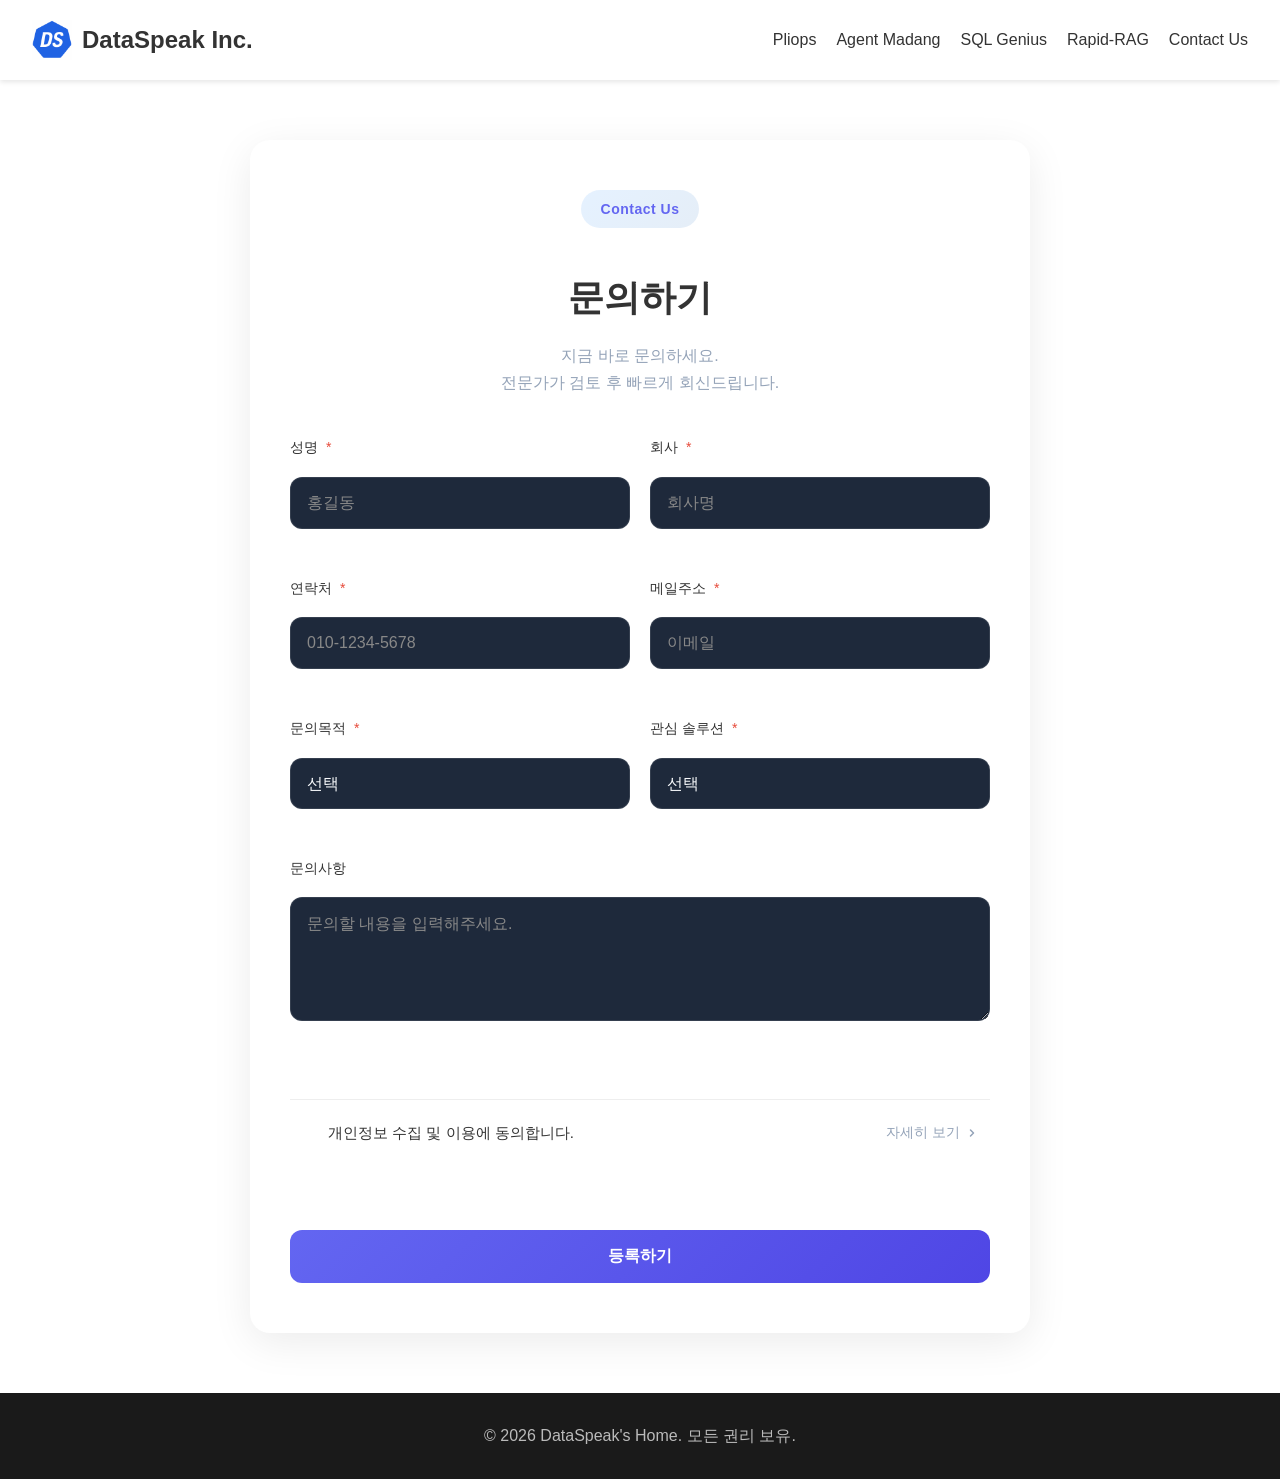
==== contact-us/index.html @ 295e7279 "homepage 복구" ====
<!DOCTYPE html>
<html lang="ko-KR">
<head>
  <meta charset="UTF-8">
  <meta name="viewport" content="width=device-width, initial-scale=1">
  <title>문의하기 - DataSpeak's Home</title>
  <meta name="robots" content="max-image-preview:large">
  <link rel="stylesheet" href="/assets/style.css">
  <link rel="stylesheet" href="/assets/rapid-rag.css">
  <script defer src="/assets/rapid-rag.js"></script>
</head>
<body class="page static-site">
  <header>
    <div class="container">
      <div class="logo">
        <a href="/">
          <img src="/assets/DataSpeak-logo.svg" alt="DataSpeak Logo" class="logo-image">
          <span class="logo-text">DataSpeak Inc.</span>
        </a>
      </div>
      <nav>
        <ul class="menu">
<li class="menu-item"><a href="/products/lightning-ai/">Pliops</a></li>
<li class="menu-item"><a href="/products/agent-madang/">Agent Madang</a></li>
<li class="menu-item"><a href="/products/sql-genius/">SQL Genius</a></li>
<li class="menu-item"><a href="/products/rapid-rag/">Rapid-RAG</a></li>
<li class="menu-item"><a href="/contact-us/">Contact Us</a></li>
        </ul>
      </nav>
    </div>
  </header>
<div class="container">
    <div class="contact-page">
        <div class="contact-header">
            <span class="contact-badge">Contact Us</span>
            <h1>문의하기</h1>
            <p class="contact-subtitle">지금 바로 문의하세요.<br>전문가가 검토 후 빠르게 회신드립니다.</p>
        </div>

        

        <form action="https://script.google.com/macros/s/AKfycbzlhRwaTeAzugZkTuHLn-S1Se0izehVUpWjMSpUJSiQGJyFQbEHU1BTpWg8Aq9JLTG-/exec" method="post" class="contact-form"><div class="form-row">
                <div class="form-group half">
                    <label for="name">
                        <span class="label-text">성명</span>
                        <span class="required">*</span>
                    </label>
                    <input type="text" id="name" name="name" placeholder="홍길동" required>
                </div>

                <div class="form-group half">
                    <label for="company">
                        <span class="label-text">회사</span>
                        <span class="required">*</span>
                    </label>
                    <input type="text" id="company" name="company" placeholder="회사명" required>
                </div>
            </div>

            <div class="form-row">
                <div class="form-group half">
                    <label for="phone">
                        <span class="label-text">연락처</span>
                        <span class="required">*</span>
                    </label>
                    <input type="tel" id="phone" name="phone" placeholder="010-1234-5678" required>
                </div>

                <div class="form-group half">
                    <label for="email">
                        <span class="label-text">메일주소</span>
                        <span class="required">*</span>
                    </label>
                    <input type="email" id="email" name="email" placeholder="이메일" required>
                </div>
            </div>

            <div class="form-row">
                <div class="form-group half">
                    <label for="inquiry_type">
                        <span class="label-text">문의목적</span>
                        <span class="required">*</span>
                    </label>
                    <select id="inquiry_type" name="inquiry_type" required>
                        <option value="">선택</option>
                        <option value="제품 문의">제품 문의</option>
                        <option value="도입 상담">도입 상담</option>
                        <option value="기술 지원">기술 지원</option>
                        <option value="파트너십">파트너십</option>
                        <option value="기타">기타</option>
                    </select>
                </div>

                <div class="form-group half">
                    <label for="subject">
                        <span class="label-text">관심 솔루션</span>
                        <span class="required">*</span>
                    </label>
                    <select id="subject" name="subject" required>
                        <option value="">선택</option>
                        <option value="Pliops FusIOnX">Pliops FusIOnX</option>
                        <option value="Agent Madang">Agent Madang</option>
                        <option value="SQL Genius">SQL Genius</option>
                        <option value="Rapid-RAG">Rapid-RAG</option><option value="전체 솔루션">전체 솔루션</option>
                    </select>
                </div>
            </div>

            <div class="form-group">
                <label for="message">
                    <span class="label-text">문의사항</span>
                </label>
                <textarea id="message" name="message" rows="5" placeholder="문의할 내용을 입력해주세요."></textarea>
            </div>

            <div class="privacy-section">
                <div class="privacy-checkbox-wrapper">
                    <label class="checkbox-label">
                        <input type="checkbox" id="privacy_agree" name="privacy_agree" value="1" required>
                        <span class="checkmark"></span>
                        <span class="checkbox-text">개인정보 수집 및 이용에 동의합니다.</span>
                    </label>
                    <button type="button" class="privacy-detail-btn" onclick="togglePrivacyDetail()">
                        자세히 보기
                        <svg width="12" height="12" viewBox="0 0 12 12" fill="none" xmlns="http://www.w3.org/2000/svg">
                            <path d="M4.5 9L7.5 6L4.5 3" stroke="currentColor" stroke-width="1.5" stroke-linecap="round" stroke-linejoin="round"/>
                        </svg>
                    </button>
                </div>

                <div class="privacy-detail" id="privacyDetail">
                    <h3>개인정보 수집·이용에 대한 동의</h3>
                    <p class="privacy-intro">데이터스피크 주식회사는 고객의 문의를 처리하기 위해 다음과 같이 개인정보를 수집 및 이용하며, 고객의 개인정보를 안전하게 취급하는 데 최선을 다하고 있습니다.</p>
                    
                    <table class="privacy-table">
                        <thead>
                            <tr>
                                <th>수집항목</th>
                                <th>수집목적</th>
                                <th>보유기간</th>
                            </tr>
                        </thead>
                        <tbody>
                            <tr>
                                <td>성명, 회사명(직장명), 연락처, 메일주소 등</td>
                                <td>문의, 요청, 불편사항 회신 및 처리결과 회신 등</td>
                                <td>3년간 보관 후 지체 없이 파기</td>
                            </tr>
                        </tbody>
                    </table>
                    
                    <p class="privacy-notice">고객은 위 동의를 거부할 권리가 있으며, 동의를 거부하실 경우 문의 처리 및 결과 회신이 제한될 수 있습니다.</p>
                </div>
            </div>

            <button type="submit" class="btn-submit">등록하기</button>
        </form>
    </div>
</div>

<script>
function togglePrivacyDetail() {
    const detail = document.getElementById('privacyDetail');
    const btn = document.querySelector('.privacy-detail-btn');
    
    if (detail.classList.contains('show')) {
        detail.classList.remove('show');
        btn.classList.remove('active');
    } else {
        detail.classList.add('show');
        btn.classList.add('active');
    }
}
</script>
<footer>
    <div class="container">
      <p>&copy; 2026 DataSpeak's Home. 모든 권리 보유.</p>
    </div>
  </footer>
</body>
</html>
---- assets/style.css ----
/*
Theme Name: Dataspeak Theme
Theme URI: http://dataspeak.co.kr
Author: Dataspeak
Description: Custom theme for Dataspeak homepage featuring Lightnin AI, Agent Madang, and SQL Genius.
Version: 1.0
*/

:root {
    /* Primary Colors */
    --primary-color: #007bff;
    --primary-dark: #0056b3;
    --primary-light: #e7f1ff;
    
    /* Neutral Colors */
    --text-color: #333333;
    --text-muted: #666666;
    --text-light: #888888;
    --text-inverse: #ffffff;
    
    /* Background Colors */
    --bg-color: #ffffff;
    --bg-light: #f8f9fa;
    --bg-dark: #222222;
    --bg-darker: #1a1a1a;
    
    /* Border Colors */
    --border-color: #e0e0e0;
    --border-light: #eeeeee;
    
    /* Spacing */
    --section-padding: 60px 0;
}

body {
    font-family: 'Helvetica Neue', Helvetica, Arial, sans-serif;
    line-height: 1.6;
    color: var(--text-color);
    background-color: var(--bg-color);
    margin: 0;
    padding: 0;
}

.container {
    max-width: 1200px;
    margin: 0 auto;
    padding: 0 20px;
    position: relative;
}

/* Header */
header {
    background: #fff;
    box-shadow: 0 2px 5px rgba(0, 0, 0, 0.1);
    padding: 20px 0;
    position: sticky;
    top: 0;
    z-index: 1000;
}

header .container {
    display: flex;
    justify-content: space-between;
    align-items: center;
}

.logo a {
    font-size: 24px;
    font-weight: bold;
    text-decoration: none;
    color: #333;
    display: flex;
    align-items: center;
}

.logo-image {
    height: 40px;
    width: auto;
    margin-right: 10px;
    vertical-align: middle;
}

.logo-text {
    vertical-align: middle;
}

nav ul {
    list-style: none;
    margin: 0;
    padding: 0;
    display: flex;
}

nav ul li {
    margin-left: 20px;
}

nav ul li a {
    text-decoration: none;
    color: #333;
    font-weight: 500;
}

/* Hero Section */
.hero {
    background: var(--bg-light);
    padding: 100px 0;
    text-align: center;
    position: relative;
    z-index: 1;
}

.hero h1 {
    font-size: 48px;
    margin-bottom: 20px;
    color: var(--text-color);
}

.hero p {
    font-size: 20px;
    color: var(--text-muted);
    max-width: 800px;
    margin: 0 auto;
}

/* Sections */
section {
    padding: var(--section-padding);
    background-color: var(--bg-color);
    position: relative;
    z-index: 1;
}

section:nth-child(even) {
    background-color: var(--bg-light);
}

section h2 {
    text-align: center;
    font-size: 36px;
    margin-bottom: 40px;
    color: var(--text-color);
}

section p {
    color: var(--text-color);
}

.product-grid {
    display: grid;
    grid-template-columns: repeat(4, minmax(0, 1fr));
    gap: 24px;
}

.product-card {
    background: var(--bg-color);
    border: 1px solid var(--border-light);
    border-radius: 16px;
    padding: 32px 22px;
    text-align: center;
    transition: all 0.3s ease;
    position: relative;
    overflow: hidden;
}

@media (max-width: 992px) {
    .product-grid {
        grid-template-columns: repeat(2, minmax(0, 1fr));
    }
}

@media (max-width: 768px) {
    .product-grid {
        grid-template-columns: 1fr;
    }
}

.product-card::before {
    content: '';
    position: absolute;
    top: 0;
    left: 0;
    right: 0;
    height: 4px;
    background: var(--primary-color);
}

.product-card.pliops-card::before {
    background: linear-gradient(90deg, #1e3a5f, #4ecdc4);
}

.product-card.agent-card::before {
    background: linear-gradient(90deg, #3498db, #9b59b6);
}

.product-card.sql-card::before {
    background: linear-gradient(90deg, #27ae60, #2ecc71);
}

.product-card.rapid-rag-card::before {
    background: linear-gradient(90deg, #6366f1, #8b5cf6);
}

.product-card:hover {
    transform: translateY(-8px);
    box-shadow: 0 15px 40px rgba(0, 0, 0, 0.12);
}

.product-icon {
    font-size: 48px;
    margin-bottom: 20px;
}

.product-card h3 {
    margin-top: 0;
    margin-bottom: 10px;
    color: var(--text-color);
    font-size: 24px;
}

.product-tagline {
    color: var(--primary-color);
    font-weight: 600;
    font-size: 14px;
    margin-bottom: 20px;
    text-transform: uppercase;
    letter-spacing: 0.5px;
}

.product-highlights {
    display: flex;
    flex-wrap: wrap;
    justify-content: center;
    gap: 8px;
    margin-bottom: 20px;
}

.highlight-item {
    background: var(--bg-light);
    color: var(--text-color);
    padding: 6px 12px;
    border-radius: 20px;
    font-size: 12px;
    font-weight: 500;
}

.pliops-card .highlight-item {
    background: linear-gradient(135deg, #e8f8f5, #d1f2eb);
    color: #1e3a5f;
}

.agent-card .highlight-item {
    background: linear-gradient(135deg, #ebf5fb, #d6eaf8);
    color: #2c3e50;
}

.sql-card .highlight-item {
    background: linear-gradient(135deg, #e8f6f3, #d5f5e3);
    color: #1e8449;
}

.rapid-rag-card .highlight-item {
    background: linear-gradient(135deg, #eef2ff, #e0e7ff);
    color: #6366f1;
}

.product-desc {
    color: var(--text-muted);
    font-size: 14px;
    line-height: 1.7;
    margin-bottom: 25px;
}

.product-link {
    display: inline-block;
    color: var(--primary-color);
    font-weight: 600;
    text-decoration: none;
    padding: 10px 24px;
    border: 2px solid var(--primary-color);
    border-radius: 25px;
    transition: all 0.3s ease;
}

.product-link:hover {
    background: var(--primary-color);
    color: var(--text-inverse);
}

.pliops-card .product-link {
    color: #1e3a5f;
    border-color: #1e3a5f;
}

.pliops-card .product-link:hover {
    background: #1e3a5f;
    color: var(--text-inverse);
}

.agent-card .product-link {
    color: #3498db;
    border-color: #3498db;
}

.agent-card .product-link:hover {
    background: #3498db;
    color: var(--text-inverse);
}

.sql-card .product-link {
    color: #27ae60;
    border-color: #27ae60;
}

.sql-card .product-link:hover {
    background: #27ae60;
    color: var(--text-inverse);
}

.rapid-rag-card .product-link {
    color: #6366f1;
    border-color: #6366f1;
}

.rapid-rag-card .product-link:hover {
    background: #6366f1;
    color: var(--text-inverse);
}

.product-card p {
    color: var(--text-muted);
}

/* Contact Section */
.contact-section {
    background: var(--bg-dark);
    color: var(--text-inverse);
    text-align: center;
}

.contact-section h2 {
    color: var(--text-inverse);
}

.contact-section p {
    color: rgba(255, 255, 255, 0.85);
}

/* Contact Section Compact (Homepage) */
.contact-section-compact {
    background: linear-gradient(135deg, var(--primary-color) 0%, var(--primary-dark) 100%);
    color: var(--text-inverse);
    text-align: center;
    padding: 40px 0;
    position: relative;
    z-index: 1;
}

.contact-section-compact .container {
    display: flex;
    align-items: center;
    justify-content: center;
    gap: 30px;
    flex-wrap: wrap;
}

.contact-section-compact h3 {
    color: var(--text-inverse);
    font-size: 24px;
    margin: 0;
}

.contact-section-compact p {
    color: rgba(255, 255, 255, 0.7);
    margin: 0;
    font-size: 16px;
}

.contact-btn {
    display: inline-block;
    background: var(--text-inverse);
    color: #000000;
    padding: 12px 28px;
    border-radius: 25px;
    text-decoration: none;
    font-weight: 600;
    transition: all 0.3s ease;
}

.contact-btn:hover {
    background: var(--primary-color);
    color: var(--text-inverse);
    transform: translateY(-2px);
}

/* Footer */
footer {
    background: var(--bg-darker);
    color: rgba(255, 255, 255, 0.7);
    text-align: center;
    padding: 30px 0;
}

footer p {
    color: rgba(255, 255, 255, 0.7);
    margin: 0;
}

footer a {
    color: var(--primary-color);
}

/* Dropdown Menu */
nav ul li {
    position: relative;
    z-index: 9999;
}

nav ul li:hover {
    z-index: 10000;
}

nav ul ul,
nav ul .sub-menu {
    display: none;
    position: absolute;
    top: 100%;
    left: 0;
    background: var(--bg-color);
    box-shadow: 0 2px 10px rgba(0, 0, 0, 0.15);
    padding: 10px 0;
    min-width: 200px;
    flex-direction: column;
    border-radius: 4px;
    z-index: 9999;
}

nav ul li:hover>ul {
    display: flex;
}

nav ul ul li {
    margin: 0;
}

nav ul ul li a {
    display: block;
    padding: 10px 20px;
    color: var(--text-color);
}

nav ul ul li a:hover {
    background: var(--bg-light);
    color: var(--primary-color);
}

/* Contact Form */
.contact-page {
    max-width: 700px;
    margin: 60px auto;
    padding: 50px 40px;
    background: var(--bg-color);
    border-radius: 20px;
    box-shadow: 0 10px 40px rgba(0, 0, 0, 0.08);
}

.contact-header {
    text-align: center;
    margin-bottom: 40px;
}

.contact-badge {
    display: inline-block;
    background: linear-gradient(135deg, rgba(0, 123, 255, 0.1), rgba(0, 86, 179, 0.1));
    color: var(--primary-color);
    padding: 8px 20px;
    border-radius: 25px;
    font-size: 14px;
    font-weight: 600;
    margin-bottom: 16px;
    letter-spacing: 0.5px;
}

.contact-page h1 {
    color: var(--text-color);
    font-size: 36px;
    margin-bottom: 16px;
    font-weight: 700;
}

.contact-subtitle {
    color: var(--text-muted);
    font-size: 16px;
    line-height: 1.7;
}

.form-row {
    display: flex;
    gap: 20px;
    margin-bottom: 0;
}

.form-group {
    margin-bottom: 24px;
    flex: 1;
}

.form-group.half {
    flex: 1;
}

.form-group label {
    display: flex;
    align-items: center;
    gap: 4px;
    margin-bottom: 10px;
    font-weight: 600;
    color: var(--text-color);
    font-size: 14px;
}

.form-group .label-text {
    color: var(--text-color);
}

.form-group .required {
    color: #e74c3c;
    font-size: 14px;
}

.form-group input,
.form-group select,
.form-group textarea {
    width: 100%;
    padding: 14px 16px;
    border: 1px solid var(--border-color);
    border-radius: 10px;
    font-size: 15px;
    color: var(--text-color);
    background-color: var(--bg-light);
    box-sizing: border-box;
    transition: all 0.2s ease;
}

.form-group input::placeholder,
.form-group textarea::placeholder {
    color: var(--text-light);
}

.form-group input:focus,
.form-group select:focus,
.form-group textarea:focus {
    outline: none;
    border-color: var(--primary-color);
    background-color: var(--bg-color);
    box-shadow: 0 0 0 4px rgba(0, 123, 255, 0.1);
}

.form-group select {
    cursor: pointer;
    appearance: none;
    background-image: url("data:image/svg+xml,%3Csvg xmlns='http://www.w3.org/2000/svg' width='12' height='12' viewBox='0 0 12 12'%3E%3Cpath fill='%23666' d='M2 4l4 4 4-4'/%3E%3C/svg%3E");
    background-repeat: no-repeat;
    background-position: right 16px center;
    padding-right: 40px;
}

.form-group textarea {
    resize: vertical;
    min-height: 120px;
}

/* Privacy Section */
.privacy-section {
    margin: 30px 0;
    padding: 0;
}

.privacy-checkbox-wrapper {
    display: flex;
    align-items: center;
    justify-content: space-between;
    padding: 16px 0;
    border-top: 1px solid var(--border-light);
}

.checkbox-label {
    display: flex;
    align-items: center;
    gap: 12px;
    cursor: pointer;
    user-select: none;
}

.checkbox-label input[type="checkbox"] {
    display: none;
}

.checkmark {
    width: 22px;
    height: 22px;
    border: 2px solid var(--border-color);
    border-radius: 6px;
    display: flex;
    align-items: center;
    justify-content: center;
    transition: all 0.2s ease;
    flex-shrink: 0;
}

.checkbox-label input[type="checkbox"]:checked + .checkmark {
    background: var(--primary-color);
    border-color: var(--primary-color);
}

.checkbox-label input[type="checkbox"]:checked + .checkmark::after {
    content: '';
    width: 6px;
    height: 10px;
    border: solid white;
    border-width: 0 2px 2px 0;
    transform: rotate(45deg);
    margin-bottom: 2px;
}

.checkbox-text {
    font-size: 15px;
    color: var(--text-color);
}

.privacy-detail-btn {
    display: flex;
    align-items: center;
    gap: 6px;
    background: none;
    border: none;
    color: var(--text-muted);
    font-size: 14px;
    cursor: pointer;
    padding: 8px 12px;
    border-radius: 6px;
    transition: all 0.2s ease;
}

.privacy-detail-btn:hover {
    color: var(--primary-color);
    background: var(--bg-light);
}

.privacy-detail-btn svg {
    transition: transform 0.2s ease;
}

.privacy-detail-btn.active svg {
    transform: rotate(90deg);
}

/* Privacy Detail */
.privacy-detail {
    display: none;
    background: var(--bg-light);
    border-radius: 12px;
    padding: 28px;
    margin-top: 16px;
    animation: fadeIn 0.3s ease;
}

.privacy-detail.show {
    display: block;
}

@keyframes fadeIn {
    from {
        opacity: 0;
        transform: translateY(-10px);
    }
    to {
        opacity: 1;
        transform: translateY(0);
    }
}

.privacy-detail h3 {
    font-size: 18px;
    color: var(--text-color);
    margin-bottom: 16px;
    font-weight: 600;
}

.privacy-intro {
    color: var(--text-muted);
    font-size: 14px;
    line-height: 1.7;
    margin-bottom: 20px;
}

.privacy-table {
    width: 100%;
    border-collapse: collapse;
    margin-bottom: 20px;
    font-size: 14px;
}

.privacy-table th,
.privacy-table td {
    padding: 14px 16px;
    text-align: left;
    border: 1px solid var(--border-color);
}

.privacy-table th {
    background: var(--bg-color);
    font-weight: 600;
    color: var(--text-color);
    white-space: nowrap;
}

.privacy-table td {
    background: var(--bg-color);
    color: var(--text-muted);
    line-height: 1.6;
}

.privacy-notice {
    color: var(--text-muted);
    font-size: 13px;
    line-height: 1.6;
    margin: 0;
}

/* Submit Button */
.btn-submit {
    width: 100%;
    background: linear-gradient(135deg, var(--primary-color), var(--primary-dark));
    color: var(--text-inverse);
    border: none;
    padding: 16px 32px;
    border-radius: 12px;
    cursor: pointer;
    font-size: 16px;
    font-weight: 600;
    transition: all 0.3s ease;
    margin-top: 10px;
}

.btn-submit:hover {
    transform: translateY(-2px);
    box-shadow: 0 8px 25px rgba(0, 123, 255, 0.3);
}

.btn-submit:active {
    transform: translateY(0);
}

.success-message {
    background: linear-gradient(135deg, #d4edda, #c3e6cb);
    color: #155724;
    padding: 18px 20px;
    margin-bottom: 24px;
    border-radius: 12px;
    font-weight: 500;
    display: flex;
    align-items: center;
    gap: 10px;
}

.success-message::before {
    content: '✓';
    display: inline-flex;
    align-items: center;
    justify-content: center;
    width: 24px;
    height: 24px;
    background: #155724;
    color: white;
    border-radius: 50%;
    font-size: 12px;
}

.error-message {
    background: linear-gradient(135deg, #f8d7da, #f5c6cb);
    color: #721c24;
    padding: 18px 20px;
    margin-bottom: 24px;
    border-radius: 12px;
    font-weight: 500;
    display: flex;
    align-items: center;
    gap: 10px;
}

.error-message::before {
    content: '!';
    display: inline-flex;
    align-items: center;
    justify-content: center;
    width: 24px;
    height: 24px;
    background: #721c24;
    color: white;
    border-radius: 50%;
    font-size: 14px;
    font-weight: 700;
}

/* Contact Page Responsive */
@media (max-width: 768px) {
    .contact-page {
        margin: 20px auto;
        padding: 30px 20px;
        border-radius: 0;
        box-shadow: none;
    }
    
    .contact-page h1 {
        font-size: 28px;
    }
    
    .form-row {
        flex-direction: column;
        gap: 0;
    }
    
    .form-group.half {
        width: 100%;
    }
    
    .privacy-checkbox-wrapper {
        flex-direction: column;
        align-items: flex-start;
        gap: 12px;
    }
    
    .privacy-detail-btn {
        margin-left: 34px;
    }
    
    .privacy-table {
        font-size: 12px;
    }
    
    .privacy-table th,
    .privacy-table td {
        padding: 10px 12px;
    }
}

/* Blog/News */
.post-list {
    padding: 40px 0;
}

.post-list article {
    margin-bottom: 40px;
    border-bottom: 1px solid var(--border-light);
    padding-bottom: 40px;
    background: var(--bg-color);
}

.post-list article h2 {
    margin-top: 0;
}

.post-list article h2 a {
    color: var(--text-color);
    text-decoration: none;
}

.post-list article h2 a:hover {
    color: var(--primary-color);
}

.post-list article p {
    color: var(--text-muted);
}

.post-meta {
    color: var(--text-light);
    margin-bottom: 10px;
    font-size: 14px;
}

.post-meta .author {
    color: var(--text-muted);
}

.read-more {
    display: inline-block;
    margin-top: 10px;
    color: var(--primary-color);
    text-decoration: none;
    font-weight: bold;
}

.read-more:hover {
    color: var(--primary-dark);
    text-decoration: underline;
}

/* Single Post */
.single-post {
    padding: 40px 0;
}

.single-post h1 {
    color: var(--text-color);
}

.single-post .post-content {
    color: var(--text-color);
    line-height: 1.8;
}

.single-post .post-content h2,
.single-post .post-content h3,
.single-post .post-content h4 {
    color: var(--text-color);
    margin-top: 30px;
}

.single-post .post-content p {
    color: var(--text-color);
}

.single-post .post-content ul,
.single-post .post-content ol {
    color: var(--text-color);
}

/* Product Detail Pages */
.product-detail {
    padding: 40px 0;
    position: relative;
    z-index: 1;
}

.product-detail h1 {
    color: var(--text-color);
    font-size: 42px;
    margin-bottom: 10px;
}

.product-detail .subtitle {
    color: var(--text-muted);
    font-size: 20px;
    margin-bottom: 40px;
}

.product-detail h2 {
    color: var(--text-color);
    font-size: 32px;
    margin-top: 50px;
    margin-bottom: 30px;
    border-bottom: 2px solid var(--primary-color);
    padding-bottom: 10px;
}

.product-detail h3 {
    color: var(--primary-color);
    font-size: 24px;
    margin-top: 30px;
}

.product-detail h4 {
    color: var(--text-color);
    font-size: 18px;
    margin-top: 20px;
}

.product-detail p {
    color: var(--text-color);
    line-height: 1.8;
}

.product-detail ul,
.product-detail ol {
    color: var(--text-color);
    line-height: 1.8;
}

.product-detail li {
    margin-bottom: 8px;
}

.product-content {
    background: var(--bg-color);
}

/* Card Styles */
.card {
    background: var(--bg-color);
    border: 1px solid var(--border-light);
    border-radius: 8px;
    padding: 25px;
    margin-bottom: 20px;
    box-shadow: 0 2px 8px rgba(0, 0, 0, 0.05);
}

.card h3,
.card h4 {
    color: var(--primary-color);
    margin-top: 0;
}

.card p {
    color: var(--text-muted);
}

.card ul {
    color: var(--text-color);
    padding-left: 20px;
}

/* Grid Layouts */
.grid-2 {
    display: grid;
    grid-template-columns: repeat(auto-fit, minmax(300px, 1fr));
    gap: 30px;
    margin: 30px 0;
}

.grid-3 {
    display: grid;
    grid-template-columns: repeat(auto-fit, minmax(280px, 1fr));
    gap: 30px;
    margin: 30px 0;
}

/* Section Styles */
.fusionx-section {
    padding: 40px 0;
    border-bottom: 1px solid var(--border-light);
}

.fusionx-section:last-child {
    border-bottom: none;
}

.highlight-box {
    background: linear-gradient(135deg, var(--bg-light) 0%, #e9ecef 100%);
    padding: 40px;
    border-radius: 12px;
    text-align: center;
    border-left: 5px solid var(--primary-color);
}

.highlight-box h3 {
    color: var(--text-color);
}

.highlight-box p {
    color: var(--text-color);
}

.highlight-box ul {
    text-align: left;
    max-width: 600px;
    margin: 20px auto;
    color: var(--text-color);
}

.architecture-grid {
    display: grid;
    grid-template-columns: repeat(auto-fit, minmax(400px, 1fr));
    gap: 40px;
    margin-bottom: 40px;
}

.arch-col {
    background: var(--bg-light);
    padding: 30px;
    border-radius: 8px;
}

.arch-col h3 {
    color: var(--primary-color);
    margin-top: 0;
}

.arch-col h4 {
    color: var(--text-color);
    margin-top: 20px;
}

.arch-col ul {
    color: var(--text-color);
}

.process-steps {
    list-style: none;
    padding: 0;
    display: grid;
    grid-template-columns: repeat(auto-fit, minmax(200px, 1fr));
    gap: 20px;
}

.process-steps li {
    background: var(--bg-color);
    padding: 20px;
    border-radius: 8px;
    border: 1px solid var(--border-light);
    text-align: center;
    color: var(--text-color);
}

.process-steps li strong {
    color: var(--primary-color);
    display: block;
    margin-bottom: 8px;
}

.scenarios-list {
    display: grid;
    gap: 30px;
}

.scenario-item {
    background: var(--bg-color);
    padding: 30px;
    border-radius: 12px;
    border-left: 4px solid var(--primary-color);
    box-shadow: 0 2px 10px rgba(0, 0, 0, 0.05);
}

.scenario-item h3 {
    color: var(--primary-color);
    margin-top: 0;
}

.scenario-item p {
    color: var(--text-color);
    margin-bottom: 10px;
}

.roadmap {
    display: grid;
    grid-template-columns: repeat(auto-fit, minmax(200px, 1fr));
    gap: 20px;
    list-style: none;
    padding: 0;
    margin-top: 30px;
}

.roadmap li {
    background: var(--bg-light);
    padding: 20px;
    border-radius: 8px;
    text-align: center;
    color: var(--text-color);
}

.roadmap li strong {
    color: var(--primary-color);
    display: block;
    margin-bottom: 5px;
}

.final-message {
    text-align: center;
    max-width: 800px;
    margin: 40px auto 0;
    padding: 40px;
    background: var(--primary-color);
    color: var(--text-inverse);
    border-radius: 12px;
}

.final-message h3 {
    color: var(--text-inverse);
    margin-top: 0;
}

.final-message p {
    color: var(--text-inverse);
    font-size: 18px;
    line-height: 1.8;
}

/* Conclusion Section */
.conclusion {
    background: var(--bg-light);
    padding: 40px;
    border-radius: 12px;
}

.conclusion h2 {
    border-bottom: none;
}

.conclusion ul {
    color: var(--text-color);
}

/* Margin Utilities */
.mt-4 {
    margin-top: 30px;
}

/* ================================================
   Agent Madang Page Styles
   ================================================ */

.agent-madang-page {
    background: var(--bg-color);
}

/* Hero Section */
.am-hero {
    background: linear-gradient(135deg, #1a1a2e 0%, #16213e 50%, #0f3460 100%);
    color: var(--text-inverse);
    padding: 120px 0 80px;
    text-align: center;
    position: relative;
    z-index: 1;
}

.am-hero h1 {
    font-size: 56px;
    font-weight: 700;
    margin-bottom: 20px;
    color: var(--text-inverse);
    line-height: 1.2;
}

.am-hero .hero-subtitle {
    font-size: 20px;
    color: rgba(255, 255, 255, 0.8);
    margin-bottom: 40px;
    line-height: 1.6;
}

.hero-buttons {
    display: flex;
    gap: 20px;
    justify-content: center;
    flex-wrap: wrap;
}

.btn-primary {
    background: var(--primary-color);
    color: var(--text-inverse);
    padding: 14px 32px;
    border-radius: 8px;
    text-decoration: none;
    font-weight: 600;
    transition: all 0.3s ease;
    display: inline-block;
}

.btn-primary:hover {
    background: var(--primary-dark);
    transform: translateY(-2px);
}

.btn-secondary {
    background: transparent;
    color: var(--text-inverse);
    padding: 14px 32px;
    border-radius: 8px;
    border: 2px solid rgba(255, 255, 255, 0.3);
    text-decoration: none;
    font-weight: 600;
    transition: all 0.3s ease;
    display: inline-block;
}

.btn-secondary:hover {
    background: rgba(255, 255, 255, 0.1);
    border-color: rgba(255, 255, 255, 0.5);
}

/* Stats Section */
.am-stats {
    background: var(--bg-light);
    padding: 60px 0;
    position: relative;
    z-index: 1;
}

.stats-grid {
    display: grid;
    grid-template-columns: repeat(4, 1fr);
    gap: 30px;
    text-align: center;
}

.stat-item {
    padding: 20px;
}

.stat-number {
    display: block;
    font-size: 48px;
    font-weight: 700;
    color: var(--primary-color);
    margin-bottom: 10px;
}

.stat-label {
    color: var(--text-muted);
    font-size: 16px;
}

/* Introduction Section */
.am-intro {
    padding: 80px 0;
    background: var(--bg-color);
    position: relative;
    z-index: 1;
}

.am-intro h2,
.am-features h2,
.am-marketplace h2,
.am-architecture h2,
.am-performance h2,
.am-contact h2 {
    text-align: center;
    font-size: 40px;
    color: var(--text-color);
    margin-bottom: 20px;
}

.section-subtitle {
    text-align: center;
    color: var(--text-muted);
    font-size: 18px;
    max-width: 700px;
    margin: 0 auto 50px;
}

.am-intro h3 {
    text-align: center;
    font-size: 28px;
    color: var(--text-color);
    margin: 50px 0 30px;
}

.intro-grid {
    display: grid;
    grid-template-columns: repeat(3, 1fr);
    gap: 30px;
    margin-bottom: 50px;
}

.intro-card {
    background: var(--bg-light);
    padding: 40px 30px;
    border-radius: 16px;
    text-align: center;
    transition: transform 0.3s ease, box-shadow 0.3s ease;
}

.intro-card:hover {
    transform: translateY(-5px);
    box-shadow: 0 10px 30px rgba(0, 0, 0, 0.1);
}

.intro-icon {
    font-size: 48px;
    margin-bottom: 20px;
}

.intro-card h4 {
    color: var(--text-color);
    font-size: 22px;
    margin-bottom: 15px;
}

.intro-card p {
    color: var(--text-muted);
    line-height: 1.6;
}

.intro-highlight {
    background: linear-gradient(135deg, var(--primary-color) 0%, #0056b3 100%);
    color: var(--text-inverse);
    padding: 40px;
    border-radius: 16px;
    display: flex;
    align-items: center;
    gap: 30px;
    max-width: 600px;
    margin: 0 auto;
}

.highlight-icon {
    font-size: 64px;
}

.highlight-content h4 {
    color: var(--text-inverse);
    font-size: 24px;
    margin-bottom: 10px;
}

.highlight-content p {
    color: rgba(255, 255, 255, 0.9);
    margin: 0;
    line-height: 1.6;
}

/* Features Section */
.am-features {
    padding: 80px 0;
    background: var(--bg-light);
    position: relative;
    z-index: 1;
}

.features-grid {
    display: grid;
    grid-template-columns: repeat(3, 1fr);
    gap: 30px;
}

.feature-card {
    background: var(--bg-color);
    padding: 40px 30px;
    border-radius: 16px;
    box-shadow: 0 4px 20px rgba(0, 0, 0, 0.05);
    transition: transform 0.3s ease, box-shadow 0.3s ease;
}

.feature-card:hover {
    transform: translateY(-5px);
    box-shadow: 0 10px 30px rgba(0, 0, 0, 0.1);
}

.feature-icon {
    font-size: 40px;
    margin-bottom: 20px;
}

.feature-card h3 {
    color: var(--text-color);
    font-size: 22px;
    margin-bottom: 15px;
}

.feature-card > p {
    color: var(--text-muted);
    margin-bottom: 20px;
    line-height: 1.6;
}

.feature-card ul {
    list-style: none;
    padding: 0;
    margin: 0;
}

.feature-card ul li {
    color: var(--text-color);
    padding: 8px 0;
    padding-left: 20px;
    position: relative;
}

.feature-card ul li::before {
    content: "•";
    color: var(--primary-color);
    position: absolute;
    left: 0;
}

/* Marketplace Section */
.am-marketplace {
    padding: 80px 0;
    background: var(--bg-color);
    position: relative;
    z-index: 1;
}

.marketplace-tabs {
    display: flex;
    justify-content: center;
    gap: 10px;
    margin-bottom: 40px;
    flex-wrap: wrap;
}

.tab-btn {
    padding: 10px 24px;
    border: 1px solid var(--border-color);
    background: var(--bg-color);
    border-radius: 25px;
    cursor: pointer;
    font-size: 14px;
    color: var(--text-muted);
    transition: all 0.3s ease;
}

.tab-btn:hover,
.tab-btn.active {
    background: var(--primary-color);
    color: var(--text-inverse);
    border-color: var(--primary-color);
}

.agent-grid {
    display: grid;
    grid-template-columns: repeat(3, 1fr);
    gap: 30px;
    margin-bottom: 40px;
}

.agent-card {
    background: var(--bg-color);
    border: 1px solid var(--border-light);
    border-radius: 16px;
    padding: 30px;
    position: relative;
    transition: transform 0.3s ease, box-shadow 0.3s ease;
}

.agent-card:hover {
    transform: translateY(-5px);
    box-shadow: 0 10px 30px rgba(0, 0, 0, 0.1);
}

.agent-badge {
    position: absolute;
    top: 20px;
    right: 20px;
    padding: 5px 12px;
    border-radius: 20px;
    font-size: 12px;
    font-weight: 600;
}

.agent-badge.popular {
    background: #fff3cd;
    color: #856404;
}

.agent-badge.new {
    background: #d4edda;
    color: #155724;
}

.agent-badge.recommended {
    background: #cce5ff;
    color: #004085;
}

.agent-card h3 {
    color: var(--text-color);
    font-size: 20px;
    margin-bottom: 10px;
    margin-top: 0;
}

.agent-card > p {
    color: var(--text-muted);
    font-size: 14px;
    line-height: 1.6;
    margin-bottom: 20px;
}

.agent-meta {
    display: flex;
    gap: 20px;
    margin-bottom: 20px;
    color: var(--text-muted);
    font-size: 14px;
}

.btn-install {
    width: 100%;
    padding: 12px;
    background: var(--primary-color);
    color: var(--text-inverse);
    border: none;
    border-radius: 8px;
    cursor: pointer;
    font-weight: 600;
    transition: background 0.3s ease;
}

.btn-install:hover {
    background: var(--primary-dark);
}

.marketplace-cta {
    text-align: center;
}

.marketplace-cta .btn-secondary {
    color: var(--primary-color);
    border-color: var(--primary-color);
}

.marketplace-cta .btn-secondary:hover {
    background: var(--primary-color);
    color: var(--text-inverse);
}

/* Architecture Section */
.am-architecture {
    padding: 80px 0;
    background: var(--bg-light);
    position: relative;
    z-index: 1;
}

.arch-layers {
    display: flex;
    flex-direction: column;
    gap: 20px;
    margin-bottom: 50px;
}

.arch-layer {
    background: var(--bg-color);
    padding: 30px 40px;
    border-radius: 12px;
    border-left: 4px solid var(--primary-color);
    box-shadow: 0 2px 10px rgba(0, 0, 0, 0.05);
}

.arch-layer h3 {
    color: var(--text-color);
    font-size: 20px;
    margin: 0 0 10px;
}

.arch-layer > p {
    color: var(--text-muted);
    margin-bottom: 15px;
}

.tech-tags {
    display: flex;
    gap: 10px;
    flex-wrap: wrap;
}

.tech-tag {
    background: var(--bg-light);
    color: var(--text-muted);
    padding: 6px 14px;
    border-radius: 20px;
    font-size: 13px;
}

.arch-details {
    display: grid;
    grid-template-columns: repeat(2, 1fr);
    gap: 30px;
}

.arch-detail-card {
    background: var(--bg-color);
    padding: 30px;
    border-radius: 12px;
    box-shadow: 0 2px 10px rgba(0, 0, 0, 0.05);
}

.arch-detail-card h4 {
    color: var(--text-color);
    font-size: 20px;
    margin: 0 0 20px;
}

.arch-detail-card ul {
    list-style: none;
    padding: 0;
    margin: 0;
}

.arch-detail-card ul li {
    padding: 10px 0;
    border-bottom: 1px solid var(--border-light);
    color: var(--text-color);
}

.arch-detail-card ul li:last-child {
    border-bottom: none;
}

.arch-detail-card ul li strong {
    color: var(--text-color);
}

/* Performance Section */
.am-performance {
    padding: 80px 0;
    background: linear-gradient(135deg, #1a1a2e 0%, #16213e 100%);
    color: var(--text-inverse);
    position: relative;
    z-index: 1;
}

.am-performance h2 {
    color: var(--text-inverse);
}

.am-performance .section-subtitle {
    color: rgba(255, 255, 255, 0.7);
}

.performance-grid {
    display: grid;
    grid-template-columns: repeat(3, 1fr);
    gap: 30px;
}

.perf-card {
    background: rgba(255, 255, 255, 0.1);
    padding: 40px;
    border-radius: 16px;
    text-align: center;
    backdrop-filter: blur(10px);
}

.perf-label {
    display: block;
    color: rgba(255, 255, 255, 0.7);
    font-size: 16px;
    margin-bottom: 10px;
}

.perf-value {
    display: block;
    font-size: 36px;
    font-weight: 700;
    color: var(--text-inverse);
}

/* Contact Section */
.am-contact {
    padding: 80px 0;
    background: var(--bg-color);
    text-align: center;
    position: relative;
    z-index: 1;
}

.contact-grid {
    display: grid;
    grid-template-columns: repeat(3, 1fr);
    gap: 30px;
    margin-bottom: 40px;
}

.contact-card {
    padding: 30px;
}

.contact-icon {
    font-size: 40px;
    display: block;
    margin-bottom: 15px;
}

.contact-card h4 {
    color: var(--text-color);
    font-size: 18px;
    margin-bottom: 10px;
}

.contact-card p {
    color: var(--primary-color);
    font-size: 16px;
    margin: 0;
}

.contact-buttons {
    display: flex;
    gap: 20px;
    justify-content: center;
    flex-wrap: wrap;
}

.contact-buttons .btn-primary {
    background: var(--primary-color);
}

.contact-buttons .btn-secondary {
    color: var(--primary-color);
    border-color: var(--primary-color);
}

.contact-buttons .btn-secondary:hover {
    background: var(--primary-color);
    color: var(--text-inverse);
}

/* Responsive Styles for Agent Madang */
@media (max-width: 992px) {
    .am-hero h1 {
        font-size: 42px;
    }
    
    .stats-grid {
        grid-template-columns: repeat(2, 1fr);
    }
    
    .intro-grid,
    .features-grid,
    .agent-grid,
    .arch-details,
    .performance-grid,
    .contact-grid {
        grid-template-columns: repeat(2, 1fr);
    }
}

@media (max-width: 768px) {
    .am-hero h1 {
        font-size: 32px;
    }
    
    .am-hero .hero-subtitle {
        font-size: 16px;
    }
    
    .hero-buttons {
        flex-direction: column;
        align-items: center;
    }
    
    .stats-grid,
    .intro-grid,
    .features-grid,
    .agent-grid,
    .arch-details,
    .performance-grid,
    .contact-grid {
        grid-template-columns: 1fr;
    }
    
    .intro-highlight {
        flex-direction: column;
        text-align: center;
    }
    
    .stat-number {
        font-size: 36px;
    }
    
    .am-intro h2,
    .am-features h2,
    .am-marketplace h2,
    .am-architecture h2,
    .am-performance h2,
    .am-contact h2 {
        font-size: 32px;
    }
}

/* ================================================
   SQL Genius Page Styles
   ================================================ */

.sql-genius-page {
    background: var(--bg-color);
}

/* Hero Section */
.sg-hero {
    background: linear-gradient(135deg, #0f172a 0%, #1e293b 50%, #334155 100%);
    color: var(--text-inverse);
    padding: 100px 0 80px;
    position: relative;
    z-index: 1;
}

.sg-hero .container {
    display: grid;
    grid-template-columns: 1fr 1fr;
    gap: 60px;
    align-items: center;
}

.hero-badge {
    display: inline-block;
    background: rgba(99, 102, 241, 0.2);
    color: #a5b4fc;
    padding: 8px 16px;
    border-radius: 20px;
    font-size: 14px;
    margin-bottom: 20px;
}

.sg-hero h1 {
    font-size: 48px;
    font-weight: 700;
    line-height: 1.2;
    margin-bottom: 20px;
    color: var(--text-inverse);
}

.sg-hero h1 .highlight {
    background: linear-gradient(135deg, #6366f1, #8b5cf6);
    -webkit-background-clip: text;
    -webkit-text-fill-color: transparent;
    background-clip: text;
}

.sg-hero .hero-subtitle {
    font-size: 18px;
    color: rgba(255, 255, 255, 0.7);
    line-height: 1.7;
    margin-bottom: 30px;
}

.sg-hero .hero-buttons {
    display: flex;
    gap: 15px;
    margin-bottom: 40px;
}

.sg-hero .btn-primary {
    background: linear-gradient(135deg, #6366f1, #8b5cf6);
    border: none;
}

.sg-hero .btn-primary:hover {
    transform: translateY(-2px);
    box-shadow: 0 10px 30px rgba(99, 102, 241, 0.4);
}

.sg-hero .btn-secondary {
    border-color: rgba(255, 255, 255, 0.3);
}

.hero-stats {
    display: flex;
    gap: 40px;
}

.hero-stat {
    text-align: center;
}

.hero-stat .stat-value {
    display: block;
    font-size: 32px;
    font-weight: 700;
    color: #6366f1;
}

.hero-stat .stat-label {
    color: rgba(255, 255, 255, 0.6);
    font-size: 14px;
}

/* Demo Card */
.demo-card {
    background: rgba(255, 255, 255, 0.05);
    border: 1px solid rgba(255, 255, 255, 0.1);
    border-radius: 16px;
    padding: 30px;
    backdrop-filter: blur(10px);
}

.demo-header {
    display: flex;
    align-items: center;
    gap: 10px;
    margin-bottom: 20px;
    padding-bottom: 15px;
    border-bottom: 1px solid rgba(255, 255, 255, 0.1);
}

.demo-icon {
    font-size: 24px;
}

.demo-title {
    font-weight: 600;
    font-size: 18px;
}

.demo-question,
.demo-result {
    margin-bottom: 20px;
}

.demo-question .label,
.demo-result .label {
    display: block;
    font-size: 12px;
    color: rgba(255, 255, 255, 0.5);
    margin-bottom: 8px;
    text-transform: uppercase;
    letter-spacing: 1px;
}

.demo-question p {
    color: var(--text-inverse);
    font-size: 16px;
    margin: 0;
    padding: 15px;
    background: rgba(255, 255, 255, 0.05);
    border-radius: 8px;
}

.demo-result pre {
    background: #1e1e1e;
    border-radius: 8px;
    padding: 20px;
    margin: 0;
    overflow-x: auto;
}

.demo-result code {
    font-family: 'Monaco', 'Menlo', monospace;
    font-size: 14px;
    line-height: 1.6;
    color: #e0e0e0;
}

.demo-result code .keyword {
    color: #569cd6;
}

.demo-result code .function {
    color: #dcdcaa;
}

.demo-result code .string {
    color: #ce9178;
}

.demo-result code .number {
    color: #b5cea8;
}

.demo-footer {
    display: flex;
    gap: 15px;
}

.status-badge {
    padding: 6px 12px;
    border-radius: 20px;
    font-size: 12px;
    font-weight: 500;
}

.status-badge.success {
    background: rgba(34, 197, 94, 0.2);
    color: #4ade80;
}

.status-badge.verified {
    background: rgba(99, 102, 241, 0.2);
    color: #a5b4fc;
}

/* Solutions Section */
.sg-solutions {
    padding: 100px 0;
    background: var(--bg-light);
    position: relative;
    z-index: 1;
}

.sg-solutions h2,
.sg-features h2,
.sg-market h2,
.sg-cta h2 {
    text-align: center;
    font-size: 40px;
    color: var(--text-color);
    margin-bottom: 20px;
}

.solutions-grid {
    display: grid;
    grid-template-columns: repeat(3, 1fr);
    gap: 30px;
}

.solution-card {
    background: var(--bg-color);
    border-radius: 16px;
    padding: 40px 30px;
    box-shadow: 0 4px 20px rgba(0, 0, 0, 0.05);
    transition: transform 0.3s ease, box-shadow 0.3s ease;
    border-top: 4px solid transparent;
}

.solution-card:hover {
    transform: translateY(-5px);
    box-shadow: 0 15px 40px rgba(0, 0, 0, 0.1);
}

.solution-card.healthcare {
    border-top-color: #10b981;
}

.solution-card.finance {
    border-top-color: #6366f1;
}

.solution-card.education {
    border-top-color: #f59e0b;
}

.solution-icon {
    font-size: 48px;
    margin-bottom: 20px;
}

.solution-card h3 {
    color: var(--text-color);
    font-size: 24px;
    margin-bottom: 15px;
}

.solution-card > p {
    color: var(--text-muted);
    line-height: 1.7;
    margin-bottom: 20px;
}

.solution-card ul {
    list-style: none;
    padding: 0;
    margin: 0 0 20px;
}

.solution-card ul li {
    color: var(--text-color);
    padding: 8px 0;
    padding-left: 24px;
    position: relative;
}

.solution-card ul li::before {
    content: "✓";
    position: absolute;
    left: 0;
    color: #10b981;
}

.solution-price {
    background: var(--bg-light);
    color: var(--text-muted);
    padding: 12px 20px;
    border-radius: 8px;
    text-align: center;
    font-size: 14px;
}

/* Features Section */
.sg-features {
    padding: 100px 0;
    background: var(--bg-color);
    position: relative;
    z-index: 1;
}

.features-layout {
    display: grid;
    grid-template-columns: 1fr 1fr;
    gap: 60px;
    margin-bottom: 60px;
}

.features-left h3,
.features-right h3 {
    font-size: 24px;
    color: var(--text-color);
    margin-bottom: 30px;
}

.feature-item {
    background: var(--bg-light);
    padding: 25px;
    border-radius: 12px;
    margin-bottom: 20px;
}

.feature-item h4 {
    color: var(--text-color);
    font-size: 18px;
    margin: 0 0 10px;
}

.feature-item p {
    color: var(--text-muted);
    margin: 0;
    line-height: 1.6;
}

/* Pipeline */
.pipeline {
    position: relative;
}

.pipeline::before {
    content: '';
    position: absolute;
    left: 20px;
    top: 40px;
    bottom: 40px;
    width: 2px;
    background: linear-gradient(to bottom, #6366f1, #8b5cf6);
}

.pipeline-step {
    display: flex;
    gap: 20px;
    margin-bottom: 25px;
    position: relative;
}

.step-number {
    width: 40px;
    height: 40px;
    background: linear-gradient(135deg, #6366f1, #8b5cf6);
    color: var(--text-inverse);
    border-radius: 50%;
    display: flex;
    align-items: center;
    justify-content: center;
    font-weight: 700;
    flex-shrink: 0;
    position: relative;
    z-index: 1;
}

.step-content {
    background: var(--bg-light);
    padding: 20px;
    border-radius: 12px;
    flex: 1;
}

.step-content h4 {
    color: var(--text-color);
    font-size: 16px;
    margin: 0 0 8px;
}

.step-content p {
    color: var(--text-muted);
    margin: 0;
    font-size: 14px;
}

/* Tech Specs */
.tech-specs {
    display: grid;
    grid-template-columns: repeat(4, 1fr);
    gap: 30px;
    background: linear-gradient(135deg, #0f172a 0%, #1e293b 100%);
    padding: 50px;
    border-radius: 20px;
}

.spec-card {
    text-align: center;
    color: var(--text-inverse);
}

.spec-value {
    display: block;
    font-size: 42px;
    font-weight: 700;
    color: #6366f1;
    margin-bottom: 8px;
}

.spec-label {
    display: block;
    font-size: 16px;
    margin-bottom: 5px;
}

.spec-note {
    display: block;
    font-size: 12px;
    color: rgba(255, 255, 255, 0.5);
}

/* Market Section */
.sg-market {
    padding: 100px 0;
    background: var(--bg-light);
    position: relative;
    z-index: 1;
}

.market-grid {
    display: grid;
    grid-template-columns: repeat(3, 1fr);
    gap: 30px;
    margin-bottom: 40px;
}

.market-card {
    background: var(--bg-color);
    padding: 40px 30px;
    border-radius: 16px;
    text-align: center;
    box-shadow: 0 4px 20px rgba(0, 0, 0, 0.05);
}

.market-icon {
    font-size: 48px;
    margin-bottom: 20px;
}

.market-card h4 {
    color: var(--text-color);
    font-size: 20px;
    margin-bottom: 15px;
}

.market-card p {
    color: var(--text-muted);
    line-height: 1.6;
    margin: 0;
}

.market-cta {
    text-align: center;
}

.btn-outline {
    display: inline-block;
    padding: 14px 32px;
    border: 2px solid var(--primary-color);
    color: var(--primary-color);
    border-radius: 8px;
    text-decoration: none;
    font-weight: 600;
    transition: all 0.3s ease;
}

.btn-outline:hover {
    background: var(--primary-color);
    color: var(--text-inverse);
}

/* CTA Section */
.sg-cta {
    padding: 100px 0;
    background: linear-gradient(135deg, #6366f1 0%, #8b5cf6 100%);
    text-align: center;
    position: relative;
    z-index: 1;
}

.sg-cta h2 {
    color: var(--text-inverse);
}

.sg-cta .section-subtitle {
    color: rgba(255, 255, 255, 0.8);
}

.cta-buttons {
    display: flex;
    gap: 20px;
    justify-content: center;
    flex-wrap: wrap;
}

.sg-cta .btn-primary {
    background: var(--text-inverse);
    color: #6366f1;
}

.sg-cta .btn-primary:hover {
    transform: translateY(-2px);
    box-shadow: 0 10px 30px rgba(0, 0, 0, 0.2);
}

.sg-cta .btn-secondary {
    border-color: rgba(255, 255, 255, 0.5);
    color: var(--text-inverse);
}

.sg-cta .btn-secondary:hover {
    background: rgba(255, 255, 255, 0.1);
}

/* Responsive Styles for SQL Genius */
@media (max-width: 992px) {
    .sg-hero .container {
        grid-template-columns: 1fr;
    }
    
    .sg-hero h1 {
        font-size: 36px;
    }
    
    .hero-demo {
        max-width: 500px;
        margin: 0 auto;
    }
    
    .solutions-grid,
    .market-grid {
        grid-template-columns: 1fr;
    }
    
    .features-layout {
        grid-template-columns: 1fr;
    }
    
    .tech-specs {
        grid-template-columns: repeat(2, 1fr);
    }
}

@media (max-width: 768px) {
    .sg-hero {
        padding: 80px 0 60px;
    }
    
    .sg-hero h1 {
        font-size: 28px;
    }
    
    .hero-stats {
        flex-direction: column;
        gap: 20px;
        align-items: center;
    }
    
    .sg-hero .hero-buttons {
        flex-direction: column;
        align-items: stretch;
    }
    
    .tech-specs {
        grid-template-columns: 1fr;
        padding: 30px;
    }
    
    .spec-value {
        font-size: 32px;
    }
    
    .sg-solutions h2,
    .sg-features h2,
    .sg-market h2,
    .sg-cta h2 {
        font-size: 28px;
    }
    
    .cta-buttons {
        flex-direction: column;
        align-items: center;
    }
}

/* ================================================
   Pliops FusIOnX Page Styles
   ================================================ */

.pliops-fusionx-page {
    background: var(--bg-color);
}

.pliops-fusionx-page h2 {
    text-align: center;
    font-size: 36px;
    color: var(--text-color);
    margin-bottom: 50px;
}

.pliops-fusionx-page .subsection-title {
    text-align: center;
    font-size: 28px;
    color: var(--text-color);
    margin: 50px 0 30px;
}

/* PF Hero */
.pf-hero {
    background: linear-gradient(135deg, #1e3a5f 0%, #0d1b2a 100%);
    color: var(--text-inverse);
    padding: 120px 0 80px;
    text-align: center;
    position: relative;
    z-index: 1;
}

.pf-hero h1 {
    font-size: 56px;
    font-weight: 700;
    margin-bottom: 20px;
    color: var(--text-inverse);
}

.pf-hero .hero-tagline {
    font-size: 24px;
    color: rgba(255, 255, 255, 0.8);
    margin-bottom: 50px;
    line-height: 1.5;
}

.pf-hero .hero-stats {
    display: flex;
    justify-content: center;
    gap: 60px;
}

.pf-hero .hero-stat {
    text-align: center;
}

.pf-hero .stat-value {
    display: block;
    font-size: 42px;
    font-weight: 700;
    color: #4ecdc4;
}

.pf-hero .stat-label {
    color: rgba(255, 255, 255, 0.7);
    font-size: 16px;
}

/* PF Company */
.pf-company {
    padding: 80px 0;
    background: var(--bg-light);
    position: relative;
    z-index: 1;
}

.company-grid {
    display: grid;
    grid-template-columns: 1fr 1fr;
    gap: 50px;
}

.company-info h3,
.company-vision h3 {
    color: var(--text-color);
    font-size: 28px;
    margin-bottom: 20px;
}

.company-details {
    list-style: none;
    padding: 0;
    margin: 0 0 30px;
}

.company-details li {
    padding: 10px 0;
    border-bottom: 1px solid var(--border-light);
    color: var(--text-color);
}

.company-stats {
    display: flex;
    gap: 40px;
}

.cs-item {
    text-align: center;
}

.cs-value {
    display: block;
    font-size: 32px;
    font-weight: 700;
    color: var(--primary-color);
}

.cs-label {
    color: var(--text-muted);
    font-size: 14px;
}

.company-vision blockquote {
    background: linear-gradient(135deg, #1e3a5f 0%, #0d1b2a 100%);
    color: var(--text-inverse);
    padding: 40px;
    border-radius: 16px;
    font-size: 20px;
    line-height: 1.6;
    margin: 0;
    font-style: italic;
}

/* PF Problem */
.pf-problem {
    padding: 80px 0;
    background: var(--bg-color);
    position: relative;
    z-index: 1;
}

.problem-grid {
    display: grid;
    grid-template-columns: repeat(3, 1fr);
    gap: 30px;
    margin-bottom: 50px;
}

.problem-card {
    background: var(--bg-light);
    padding: 40px 30px;
    border-radius: 16px;
    text-align: center;
    border-top: 4px solid #e74c3c;
}

.problem-icon {
    font-size: 48px;
    margin-bottom: 20px;
}

.problem-card h3 {
    color: var(--text-color);
    font-size: 22px;
    margin-bottom: 15px;
}

.problem-card p {
    color: var(--text-muted);
    line-height: 1.6;
}

.limitations-grid {
    display: grid;
    grid-template-columns: repeat(2, 1fr);
    gap: 30px;
}

.limitation-card {
    background: var(--bg-light);
    padding: 30px;
    border-radius: 12px;
}

.limitation-card h4 {
    color: var(--text-color);
    margin-bottom: 15px;
}

.limitation-card ul {
    list-style: none;
    padding: 0;
    margin: 0;
}

.limitation-card ul li {
    padding: 8px 0;
    padding-left: 20px;
    position: relative;
    color: var(--text-muted);
}

.limitation-card ul li::before {
    content: "•";
    position: absolute;
    left: 0;
    color: #e74c3c;
}

/* PF Solution */
.pf-solution {
    padding: 80px 0;
    background: linear-gradient(135deg, #1e3a5f 0%, #0d1b2a 100%);
    color: var(--text-inverse);
    position: relative;
    z-index: 1;
}

.pf-solution h2 {
    color: var(--text-inverse);
}

.solution-highlight {
    background: rgba(78, 205, 196, 0.15);
    border: 1px solid rgba(78, 205, 196, 0.3);
    padding: 40px;
    border-radius: 16px;
    text-align: center;
    margin-bottom: 50px;
}

.solution-highlight h3 {
    color: #4ecdc4;
    font-size: 24px;
    margin-bottom: 15px;
}

.solution-highlight p {
    color: rgba(255, 255, 255, 0.9);
    font-size: 18px;
    line-height: 1.7;
    margin: 0;
}

.solution-features {
    display: grid;
    grid-template-columns: repeat(2, 1fr);
    gap: 50px;
}

.feature-column h3 {
    color: var(--text-inverse);
    font-size: 22px;
    margin-bottom: 25px;
}

.feature-column .feature-item {
    background: rgba(255, 255, 255, 0.05);
    padding: 20px;
    border-radius: 10px;
    margin-bottom: 15px;
    color: rgba(255, 255, 255, 0.9);
}

.feature-column .feature-item strong {
    color: #4ecdc4;
}

/* PF Architecture */
.pf-architecture {
    padding: 80px 0;
    background: var(--bg-light);
    position: relative;
    z-index: 1;
}

.arch-grid {
    display: grid;
    grid-template-columns: repeat(2, 1fr);
    gap: 30px;
    margin-bottom: 50px;
}

.arch-card {
    background: var(--bg-color);
    padding: 40px;
    border-radius: 16px;
    box-shadow: 0 4px 20px rgba(0, 0, 0, 0.05);
}

.arch-card h3 {
    color: var(--text-color);
    font-size: 24px;
    margin-bottom: 25px;
    padding-bottom: 15px;
    border-bottom: 2px solid var(--primary-color);
}

.arch-subsection {
    margin-bottom: 25px;
}

.arch-subsection h4 {
    color: var(--primary-color);
    font-size: 18px;
    margin-bottom: 15px;
}

.arch-subsection ul {
    list-style: none;
    padding: 0;
    margin: 0;
}

.arch-subsection ul li {
    padding: 8px 0;
    padding-left: 20px;
    position: relative;
    color: var(--text-color);
}

.arch-subsection ul li::before {
    content: "•";
    position: absolute;
    left: 0;
    color: var(--primary-color);
}

.dataflow {
    display: flex;
    align-items: center;
    justify-content: center;
    gap: 15px;
    flex-wrap: wrap;
}

.flow-step {
    background: var(--bg-color);
    padding: 25px;
    border-radius: 12px;
    text-align: center;
    min-width: 180px;
    box-shadow: 0 4px 15px rgba(0, 0, 0, 0.05);
}

.flow-num {
    display: inline-block;
    width: 36px;
    height: 36px;
    background: var(--primary-color);
    color: var(--text-inverse);
    border-radius: 50%;
    line-height: 36px;
    font-weight: 700;
    margin-bottom: 15px;
}

.flow-step h4 {
    color: var(--text-color);
    font-size: 16px;
    margin-bottom: 8px;
}

.flow-step p {
    color: var(--text-muted);
    font-size: 13px;
    margin: 0;
}

.flow-arrow {
    font-size: 24px;
    color: var(--primary-color);
    font-weight: 700;
}

/* PF Benchmark */
.pf-benchmark {
    padding: 80px 0;
    background: var(--bg-color);
    position: relative;
    z-index: 1;
}

.benchmark-highlights {
    display: grid;
    grid-template-columns: repeat(4, 1fr);
    gap: 30px;
    margin-bottom: 50px;
}

.bm-card {
    background: linear-gradient(135deg, #1e3a5f 0%, #0d1b2a 100%);
    padding: 40px 30px;
    border-radius: 16px;
    text-align: center;
    color: var(--text-inverse);
}

.bm-value {
    display: block;
    font-size: 48px;
    font-weight: 700;
    color: #4ecdc4;
    margin-bottom: 10px;
}

.bm-label {
    color: rgba(255, 255, 255, 0.8);
    font-size: 16px;
}

.benchmark-table {
    overflow-x: auto;
}

.benchmark-table table {
    width: 100%;
    border-collapse: collapse;
    background: var(--bg-color);
    border-radius: 12px;
    overflow: hidden;
    box-shadow: 0 4px 20px rgba(0, 0, 0, 0.05);
}

.benchmark-table th,
.benchmark-table td {
    padding: 16px 20px;
    text-align: left;
    border-bottom: 1px solid var(--border-light);
}

.benchmark-table th {
    background: var(--bg-light);
    font-weight: 600;
    color: var(--text-color);
}

.benchmark-table td {
    color: var(--text-color);
}

.benchmark-table td.highlight {
    color: #4ecdc4;
    font-weight: 700;
}

/* PF TCO */
.pf-tco {
    padding: 80px 0;
    background: var(--bg-light);
    position: relative;
    z-index: 1;
}

.tco-highlights {
    display: grid;
    grid-template-columns: repeat(4, 1fr);
    gap: 30px;
    margin-bottom: 50px;
}

.tco-card {
    background: var(--bg-color);
    padding: 40px 30px;
    border-radius: 16px;
    text-align: center;
    box-shadow: 0 4px 20px rgba(0, 0, 0, 0.05);
}

.tco-value {
    display: block;
    font-size: 48px;
    font-weight: 700;
    color: #27ae60;
    margin-bottom: 10px;
}

.tco-label {
    color: var(--text-muted);
    font-size: 16px;
}

.tco-comparison {
    display: grid;
    grid-template-columns: repeat(3, 1fr);
    gap: 30px;
}

.tco-column {
    background: var(--bg-color);
    padding: 30px;
    border-radius: 16px;
    text-align: center;
}

.tco-column h4 {
    color: var(--text-color);
    margin-bottom: 25px;
    padding-bottom: 15px;
    border-bottom: 2px solid var(--border-light);
}

.tco-column.old {
    border-top: 4px solid #e74c3c;
}

.tco-column.new {
    border-top: 4px solid #27ae60;
}

.tco-column.savings {
    border-top: 4px solid #3498db;
    background: linear-gradient(135deg, #e8f4f8 0%, #fff 100%);
}

.tco-item {
    padding: 15px 0;
    border-bottom: 1px solid var(--border-light);
}

.tco-item:last-child {
    border-bottom: none;
}

.tco-item-value {
    display: block;
    font-size: 24px;
    font-weight: 700;
    color: var(--text-color);
    margin-bottom: 5px;
}

.tco-column.savings .tco-item-value {
    color: #27ae60;
}

.tco-item-label {
    color: var(--text-muted);
    font-size: 14px;
}

/* PF Comparison */
.pf-comparison {
    padding: 80px 0;
    background: var(--bg-color);
    position: relative;
    z-index: 1;
}

.comparison-table {
    overflow-x: auto;
    margin-bottom: 50px;
}

.comparison-table table {
    width: 100%;
    border-collapse: collapse;
    background: var(--bg-color);
    border-radius: 12px;
    overflow: hidden;
    box-shadow: 0 4px 20px rgba(0, 0, 0, 0.05);
}

.comparison-table th,
.comparison-table td {
    padding: 16px 20px;
    text-align: left;
    border-bottom: 1px solid var(--border-light);
}

.comparison-table th {
    background: var(--bg-light);
    font-weight: 600;
    color: var(--text-color);
}

.comparison-table td {
    color: var(--text-color);
}

.comparison-table th.highlight-col,
.comparison-table td.highlight-col {
    background: linear-gradient(135deg, #e8f8f5 0%, #fff 100%);
    color: #1e3a5f;
    font-weight: 600;
}

.advantage-grid {
    display: grid;
    grid-template-columns: repeat(3, 1fr);
    gap: 30px;
}

.advantage-card {
    background: var(--bg-light);
    padding: 30px;
    border-radius: 16px;
}

.advantage-card h4 {
    color: var(--text-color);
    font-size: 20px;
    margin-bottom: 20px;
}

.advantage-card ul {
    list-style: none;
    padding: 0;
    margin: 0;
}

.advantage-card ul li {
    padding: 10px 0;
    padding-left: 24px;
    position: relative;
    color: var(--text-color);
}

.advantage-card ul li::before {
    content: "✓";
    position: absolute;
    left: 0;
    color: #27ae60;
}

/* PF Use Cases */
.pf-usecases {
    padding: 80px 0;
    background: var(--bg-light);
    position: relative;
    z-index: 1;
}

.usecase-grid {
    display: grid;
    grid-template-columns: repeat(3, 1fr);
    gap: 30px;
    margin-bottom: 50px;
}

.usecase-card {
    background: var(--bg-color);
    padding: 30px;
    border-radius: 16px;
    box-shadow: 0 4px 20px rgba(0, 0, 0, 0.05);
}

.usecase-card h3 {
    color: var(--primary-color);
    font-size: 22px;
    margin-bottom: 20px;
    padding-bottom: 15px;
    border-bottom: 2px solid var(--border-light);
}

.usecase-section {
    margin-bottom: 20px;
}

.usecase-section h4 {
    color: var(--text-color);
    font-size: 16px;
    margin-bottom: 10px;
}

.usecase-section ul {
    list-style: none;
    padding: 0;
    margin: 0;
}

.usecase-section ul li {
    padding: 6px 0;
    padding-left: 20px;
    position: relative;
    color: var(--text-muted);
    font-size: 14px;
}

.usecase-section ul li::before {
    content: "•";
    position: absolute;
    left: 0;
    color: var(--primary-color);
}

.roadmap-timeline {
    display: grid;
    grid-template-columns: repeat(4, 1fr);
    gap: 30px;
}

.roadmap-step {
    background: var(--bg-color);
    padding: 30px;
    border-radius: 16px;
    text-align: center;
    position: relative;
}

.roadmap-num {
    display: inline-block;
    width: 50px;
    height: 50px;
    background: linear-gradient(135deg, #1e3a5f 0%, #0d1b2a 100%);
    color: var(--text-inverse);
    border-radius: 50%;
    line-height: 50px;
    font-size: 24px;
    font-weight: 700;
    margin-bottom: 20px;
}

.roadmap-step h4 {
    color: var(--text-color);
    font-size: 18px;
    margin-bottom: 10px;
}

.roadmap-step p {
    color: var(--text-muted);
    font-size: 14px;
    margin: 0;
}

/* PF Validation */
.pf-validation {
    padding: 80px 0;
    background: var(--bg-color);
    position: relative;
    z-index: 1;
}

.awards-grid {
    display: grid;
    grid-template-columns: repeat(2, 1fr);
    gap: 30px;
    margin-bottom: 50px;
}

.award-card {
    background: linear-gradient(135deg, #fef9e7 0%, #fff 100%);
    padding: 40px;
    border-radius: 16px;
    text-align: center;
    border: 1px solid #f1c40f;
}

.award-badge {
    font-size: 48px;
    margin-bottom: 20px;
}

.award-card h3 {
    color: var(--text-color);
    font-size: 20px;
    margin-bottom: 10px;
}

.award-card h4 {
    color: #c9a227;
    font-size: 18px;
    margin-bottom: 15px;
}

.award-card p {
    color: var(--text-muted);
    margin: 0;
}

.press-grid {
    display: grid;
    grid-template-columns: repeat(3, 1fr);
    gap: 30px;
    margin-bottom: 50px;
}

.press-card {
    background: var(--bg-light);
    padding: 30px;
    border-radius: 12px;
    text-align: center;
}

.press-card h4 {
    color: var(--primary-color);
    font-size: 18px;
    margin-bottom: 15px;
}

.press-card p {
    color: var(--text-color);
    font-size: 18px;
    font-weight: 600;
    margin-bottom: 10px;
}

.press-note {
    color: var(--text-muted);
    font-size: 14px;
}

.verified-results {
    display: grid;
    grid-template-columns: repeat(3, 1fr);
    gap: 30px;
}

.verified-item {
    background: var(--bg-light);
    padding: 30px;
    border-radius: 12px;
    border-left: 4px solid #27ae60;
}

.verified-item h4 {
    color: #27ae60;
    font-size: 18px;
    margin-bottom: 10px;
}

.verified-item p {
    color: var(--text-color);
    margin: 0;
}

/* PF Conclusion */
.pf-conclusion {
    padding: 80px 0;
    background: linear-gradient(135deg, #1e3a5f 0%, #0d1b2a 100%);
    color: var(--text-inverse);
    position: relative;
    z-index: 1;
}

.pf-conclusion h2 {
    color: var(--text-inverse);
}

.conclusion-grid {
    display: grid;
    grid-template-columns: repeat(2, 1fr);
    gap: 30px;
    margin-bottom: 50px;
}

.conclusion-card {
    background: rgba(255, 255, 255, 0.05);
    padding: 40px;
    border-radius: 16px;
}

.conclusion-card h3 {
    color: #4ecdc4;
    font-size: 24px;
    margin-bottom: 20px;
}

.conclusion-card ul {
    list-style: none;
    padding: 0;
    margin: 0;
}

.conclusion-card ul li {
    padding: 10px 0;
    padding-left: 24px;
    position: relative;
    color: rgba(255, 255, 255, 0.9);
}

.conclusion-card ul li::before {
    content: "✓";
    position: absolute;
    left: 0;
    color: #4ecdc4;
}

.conclusion-message {
    background: rgba(78, 205, 196, 0.15);
    border: 1px solid rgba(78, 205, 196, 0.3);
    padding: 50px;
    border-radius: 16px;
    text-align: center;
    margin-bottom: 50px;
}

.conclusion-message h3 {
    color: #4ecdc4;
    font-size: 24px;
    margin-bottom: 20px;
}

.conclusion-message p {
    color: rgba(255, 255, 255, 0.9);
    font-size: 18px;
    line-height: 1.8;
    margin: 0;
}

.conclusion-stats {
    display: flex;
    justify-content: center;
    gap: 80px;
    margin-bottom: 50px;
}

.conclusion-stats .cs-item {
    text-align: center;
}

.conclusion-stats .cs-value {
    font-size: 48px;
    color: #4ecdc4;
}

.conclusion-stats .cs-label {
    color: rgba(255, 255, 255, 0.7);
}

.conclusion-cta {
    text-align: center;
}

.pf-conclusion .btn-primary {
    background: #4ecdc4;
    color: #0d1b2a;
    padding: 16px 40px;
    font-size: 18px;
}

.pf-conclusion .btn-primary:hover {
    background: #3dbdb5;
}

/* Responsive Styles for Pliops FusIOnX */
@media (max-width: 992px) {
    .pf-hero h1 {
        font-size: 42px;
    }
    
    .pf-hero .hero-stats {
        gap: 30px;
    }
    
    .company-grid,
    .solution-features,
    .arch-grid,
    .conclusion-grid {
        grid-template-columns: 1fr;
    }
    
    .problem-grid,
    .benchmark-highlights,
    .tco-highlights,
    .tco-comparison,
    .advantage-grid,
    .usecase-grid,
    .roadmap-timeline,
    .awards-grid,
    .press-grid,
    .verified-results {
        grid-template-columns: repeat(2, 1fr);
    }
}

@media (max-width: 768px) {
    .pf-hero {
        padding: 80px 0 60px;
    }
    
    .pf-hero h1 {
        font-size: 32px;
    }
    
    .pf-hero .hero-tagline {
        font-size: 18px;
    }
    
    .pf-hero .hero-stats {
        flex-direction: column;
        gap: 20px;
    }
    
    .problem-grid,
    .limitations-grid,
    .benchmark-highlights,
    .tco-highlights,
    .tco-comparison,
    .advantage-grid,
    .usecase-grid,
    .roadmap-timeline,
    .awards-grid,
    .press-grid,
    .verified-results {
        grid-template-columns: 1fr;
    }
    
    .dataflow {
        flex-direction: column;
    }
    
    .flow-arrow {
        transform: rotate(90deg);
    }
    
    .conclusion-stats {
        flex-direction: column;
        gap: 30px;
    }
    
    .pliops-fusionx-page h2 {
        font-size: 28px;
    }
}
---- assets/rapid-rag.css ----
/* ===================================
   Rapid-RAG Page Styles
   Scoped to .rapid-rag-page wrapper
   =================================== */

.rapid-rag-page {
    --primary-color: #6366f1;
    --primary-dark: #4f46e5;
    --primary-light: #818cf8;
    --secondary-color: #8b5cf6;
    --accent-color: #06b6d4;
    --success-color: #10b981;
    --warning-color: #f59e0b;
    --danger-color: #ef4444;
    
    /* Gradients */
    --gradient-primary: linear-gradient(135deg, #667eea 0%, #764ba2 100%);
    --gradient-secondary: linear-gradient(135deg, #f093fb 0%, #f5576c 100%);
    --gradient-accent: linear-gradient(135deg, #4facfe 0%, #00f2fe 100%);
    --gradient-dark: linear-gradient(135deg, #1e3a8a 0%, #312e81 100%);
    
    /* Neutral Colors */
    --bg-primary: #0f172a;
    --bg-secondary: #1e293b;
    --bg-tertiary: #334155;
    --text-primary: #f8fafc;
    --text-secondary: #cbd5e1;
    --text-muted: #94a3b8;
    
    /* Spacing */
    --spacing-xs: 0.5rem;
    --spacing-sm: 1rem;
    --spacing-md: 2rem;
    --spacing-lg: 4rem;
    --spacing-xl: 6rem;
    
    /* Borders */
    --border-radius: 12px;
    --border-radius-lg: 20px;
    --border-color: rgba(255, 255, 255, 0.1);
    
    /* Shadows */
    --shadow-sm: 0 2px 4px rgba(0, 0, 0, 0.1);
    --shadow-md: 0 4px 6px rgba(0, 0, 0, 0.1);
    --shadow-lg: 0 10px 25px rgba(0, 0, 0, 0.2);
    --shadow-xl: 0 20px 40px rgba(0, 0, 0, 0.3);
    --shadow-glow: 0 0 20px rgba(99, 102, 241, 0.4);
    
    /* Transitions */
    --transition-fast: 0.2s ease;
    --transition-normal: 0.3s ease;
    --transition-slow: 0.5s ease;
}

.rapid-rag-page * {
    box-sizing: border-box;
}

:root {
    /* Color Palette */
    --primary-color: #6366f1;
    --primary-dark: #4f46e5;
    --primary-light: #818cf8;
    --secondary-color: #8b5cf6;
    --accent-color: #06b6d4;
    --success-color: #10b981;
    --warning-color: #f59e0b;
    --danger-color: #ef4444;
    
    /* Gradients */
    --gradient-primary: linear-gradient(135deg, #667eea 0%, #764ba2 100%);
    --gradient-secondary: linear-gradient(135deg, #f093fb 0%, #f5576c 100%);
    --gradient-accent: linear-gradient(135deg, #4facfe 0%, #00f2fe 100%);
    --gradient-dark: linear-gradient(135deg, #1e3a8a 0%, #312e81 100%);
    
    /* Neutral Colors */
    --bg-primary: #0f172a;
    --bg-secondary: #1e293b;
    --bg-tertiary: #334155;
    --text-primary: #f8fafc;
    --text-secondary: #cbd5e1;
    --text-muted: #94a3b8;
    
    /* Spacing */
    --spacing-xs: 0.5rem;
    --spacing-sm: 1rem;
    --spacing-md: 2rem;
    --spacing-lg: 4rem;
    --spacing-xl: 6rem;
    
    /* Borders */
    --border-radius: 12px;
    --border-radius-lg: 20px;
    --border-color: rgba(255, 255, 255, 0.1);
    
    /* Shadows */
    --shadow-sm: 0 2px 4px rgba(0, 0, 0, 0.1);
    --shadow-md: 0 4px 6px rgba(0, 0, 0, 0.1);
    --shadow-lg: 0 10px 25px rgba(0, 0, 0, 0.2);
    --shadow-xl: 0 20px 40px rgba(0, 0, 0, 0.3);
    --shadow-glow: 0 0 20px rgba(99, 102, 241, 0.4);
    
    /* Transitions */
    --transition-fast: 0.2s ease;
    --transition-normal: 0.3s ease;
    --transition-slow: 0.5s ease;
}

.rapid-rag-page {
    font-family: 'Inter', sans-serif;
    background-color: var(--bg-primary);
    color: var(--text-primary);
    line-height: 1.6;
    min-height: 100vh;
}

.container {
    max-width: 1280px;
    margin: 0 auto;
    padding: 0 2rem;
}

.rapid-rag-page .container {
    max-width: 1600px;
}

/* ===================================
   Navigation (Disabled - WordPress uses its own header)
   =================================== */

/* ===================================
   Hero Section
   =================================== */

.rapid-rag-page .rr-hero {
    position: relative;
    min-height: auto;
    display: flex;
    align-items: center;
    justify-content: center;
    padding: 2rem 0;
    overflow: hidden;
}

.hero {
    position: relative;
    min-height: 80vh;
    display: flex;
    align-items: center;
    justify-content: center;
    padding: 4rem 0;
    overflow: hidden;
}

.rapid-rag-page .rr-hero::before {
    content: '';
    position: absolute;
    top: 0;
    left: 0;
    width: 100%;
    height: 100%;
    background: 
        radial-gradient(ellipse at 20% 30%, rgba(99, 102, 241, 0.15) 0%, transparent 50%),
        radial-gradient(ellipse at 80% 70%, rgba(139, 92, 246, 0.15) 0%, transparent 50%),
        radial-gradient(ellipse at 50% 50%, rgba(6, 182, 212, 0.1) 0%, transparent 50%);
    animation: float 20s ease-in-out infinite;
    z-index: -1;
}

.hero-bg {
    position: absolute;
    top: 0;
    left: 0;
    width: 100%;
    height: 100%;
    z-index: -1;
}

.animated-bg {
    position: absolute;
    width: 100%;
    height: 100%;
    background: 
        radial-gradient(ellipse at 20% 30%, rgba(99, 102, 241, 0.15) 0%, transparent 50%),
        radial-gradient(ellipse at 80% 70%, rgba(139, 92, 246, 0.15) 0%, transparent 50%),
        radial-gradient(ellipse at 50% 50%, rgba(6, 182, 212, 0.1) 0%, transparent 50%);
    animation: float 20s ease-in-out infinite;
}

@keyframes float {
    0%, 100% { transform: translateY(0) scale(1); }
    50% { transform: translateY(-20px) scale(1.05); }
}

.hero-content {
    text-align: center;
    max-width: 900px;
    margin: 0 auto;
}

.hero-badge {
    display: inline-flex;
    align-items: center;
    gap: 0.5rem;
    padding: 0.5rem 1.5rem;
    background: rgba(99, 102, 241, 0.1);
    border: 1px solid rgba(99, 102, 241, 0.3);
    border-radius: 50px;
    color: var(--primary-light);
    font-size: 0.9rem;
    font-weight: 600;
    margin-bottom: 2rem;
}

.hero-title {
    font-family: 'Orbitron', sans-serif;
    font-size: 4rem;
    font-weight: 900;
    line-height: 1.2;
    margin-bottom: 1.5rem;
}

.gradient-text {
    background: var(--gradient-primary);
    -webkit-background-clip: text;
    -webkit-text-fill-color: transparent;
    background-clip: text;
}

.hero-subtitle {
    font-size: 1.25rem;
    color: var(--text-secondary);
    margin-bottom: 2.5rem;
    line-height: 1.8;
}

.hero-cta {
    display: flex;
    gap: 1rem;
    justify-content: center;
    flex-wrap: wrap;
    margin-bottom: 4rem;
}

.btn {
    display: inline-flex;
    align-items: center;
    gap: 0.5rem;
    padding: 1rem 2rem;
    border: none;
    border-radius: var(--border-radius);
    font-size: 1rem;
    font-weight: 600;
    text-decoration: none;
    cursor: pointer;
    transition: var(--transition-normal);
}

.btn-primary {
    background: var(--gradient-primary);
    color: white;
    box-shadow: var(--shadow-glow);
}

.btn-primary:hover {
    transform: translateY(-2px);
    box-shadow: 0 0 30px rgba(99, 102, 241, 0.6);
}

.btn-secondary {
    background: rgba(255, 255, 255, 0.05);
    color: var(--text-primary);
    border: 1px solid var(--border-color);
}

.btn-secondary:hover {
    background: rgba(255, 255, 255, 0.1);
    border-color: var(--primary-color);
}

.btn-large {
    padding: 1.25rem 2.5rem;
    font-size: 1.1rem;
}

.hero-stats {
    display: grid;
    grid-template-columns: repeat(auto-fit, minmax(150px, 1fr));
    gap: 2rem;
    margin-top: 2rem;
}

.stat-item {
    text-align: center;
}

.stat-number {
    font-family: 'Orbitron', sans-serif;
    font-size: 2.5rem;
    font-weight: 700;
    background: var(--gradient-accent);
    -webkit-background-clip: text;
    -webkit-text-fill-color: transparent;
    background-clip: text;
}

.stat-label {
    font-size: 0.9rem;
    color: var(--text-muted);
    margin-top: 0.5rem;
}

.scroll-indicator {
    position: absolute;
    bottom: 2rem;
    left: 50%;
    transform: translateX(-50%);
    animation: bounce 2s infinite;
}

.mouse {
    width: 30px;
    height: 50px;
    border: 2px solid var(--primary-color);
    border-radius: 15px;
    position: relative;
}

.mouse::before {
    content: '';
    position: absolute;
    top: 10px;
    left: 50%;
    transform: translateX(-50%);
    width: 4px;
    height: 10px;
    background: var(--primary-color);
    border-radius: 2px;
    animation: scroll 2s infinite;
}

@keyframes bounce {
    0%, 100% { transform: translateX(-50%) translateY(0); }
    50% { transform: translateX(-50%) translateY(-10px); }
}

@keyframes scroll {
    0% { opacity: 1; transform: translateX(-50%) translateY(0); }
    100% { opacity: 0; transform: translateX(-50%) translateY(20px); }
}

/* ===================================
   Section Common Styles
   =================================== */

section {
    padding: var(--spacing-xl) 0;
}

.section-header {
    text-align: center;
    margin-bottom: var(--spacing-lg);
}

.section-title {
    font-family: 'Orbitron', sans-serif;
    font-size: 3rem;
    font-weight: 700;
    margin-bottom: 1rem;
    background: var(--gradient-primary);
    -webkit-background-clip: text;
    -webkit-text-fill-color: transparent;
    background-clip: text;
}

.rapid-rag-page .section-title,
.rapid-rag-page h2 {
    color: #f8fafc;
    background: none;
    -webkit-background-clip: unset;
    -webkit-text-fill-color: #f8fafc;
    background-clip: unset;
}

.section-subtitle {
    font-size: 1.25rem;
    color: var(--text-secondary);
}

.rapid-rag-page .section-subtitle {
    color: #f8fafc;
}

/* ===================================
   Technology Section
   =================================== */

.technology-section {
    background: var(--bg-secondary);
}

.technology-grid {
    display: grid;
    grid-template-columns: repeat(auto-fit, minmax(500px, 1fr));
    gap: 2rem;
    margin-bottom: 3rem;
}

.tech-card {
    background: var(--bg-primary);
    border: 1px solid var(--border-color);
    border-radius: var(--border-radius-lg);
    padding: 2.5rem;
    transition: var(--transition-normal);
}

.tech-card:hover {
    transform: translateY(-5px);
    box-shadow: var(--shadow-xl);
    border-color: var(--primary-color);
}

.tech-icon {
    width: 80px;
    height: 80px;
    display: flex;
    align-items: center;
    justify-content: center;
    background: var(--gradient-primary);
    border-radius: 20px;
    font-size: 2.5rem;
    color: white;
    margin-bottom: 1.5rem;
}

.tech-title {
    font-size: 1.75rem;
    font-weight: 700;
    margin-bottom: 1rem;
}

.tech-description {
    color: var(--text-secondary);
    margin-bottom: 2rem;
    line-height: 1.8;
}

.tech-features {
    list-style: none;
    display: flex;
    flex-direction: column;
    gap: 1.5rem;
}

.tech-features li {
    display: flex;
    gap: 1rem;
}

.tech-features li i {
    color: var(--success-color);
    font-size: 1.5rem;
    flex-shrink: 0;
}

.tech-features li strong {
    display: block;
    color: var(--text-primary);
    margin-bottom: 0.25rem;
}

.tech-features li p {
    color: var(--text-muted);
    font-size: 0.9rem;
    line-height: 1.6;
}

.tech-badge {
    display: inline-flex;
    align-items: center;
    gap: 0.5rem;
    margin-top: 2rem;
    padding: 0.75rem 1.25rem;
    background: rgba(16, 185, 129, 0.1);
    border: 1px solid rgba(16, 185, 129, 0.3);
    border-radius: 50px;
    color: var(--success-color);
    font-size: 0.9rem;
    font-weight: 600;
}

.tech-integration {
    background: var(--bg-primary);
    border: 1px solid var(--border-color);
    border-radius: var(--border-radius-lg);
    padding: 3rem;
    margin-top: 2rem;
}

.integration-content h3 {
    font-size: 1.75rem;
    margin-bottom: 1rem;
    display: flex;
    align-items: center;
    gap: 0.75rem;
}

.integration-content h3 i {
    color: var(--accent-color);
}

.integration-content > p {
    color: var(--text-secondary);
    margin-bottom: 2rem;
}

.integration-flow {
    display: flex;
    align-items: center;
    justify-content: space-between;
    flex-wrap: wrap;
    gap: 1rem;
}

.flow-step {
    display: flex;
    flex-direction: column;
    align-items: center;
    gap: 0.75rem;
}

.flow-icon {
    width: 60px;
    height: 60px;
    display: flex;
    align-items: center;
    justify-content: center;
    background: var(--gradient-accent);
    border-radius: 50%;
    font-size: 1.5rem;
    color: white;
}

.flow-label {
    font-size: 0.9rem;
    color: var(--text-secondary);
    text-align: center;
}

.flow-arrow {
    color: var(--primary-color);
    font-size: 1.5rem;
}

/* ===================================
   Benefits Section
   =================================== */

.benefits-grid {
    display: grid;
    grid-template-columns: repeat(auto-fit, minmax(280px, 1fr));
    gap: 2rem;
    margin-bottom: 4rem;
}

.benefit-card {
    background: var(--bg-secondary);
    border: 1px solid var(--border-color);
    border-radius: var(--border-radius-lg);
    padding: 2.5rem;
    text-align: center;
    transition: var(--transition-normal);
}

.benefit-card:hover {
    transform: translateY(-5px);
    box-shadow: var(--shadow-xl);
    border-color: var(--primary-color);
}

.benefit-icon {
    width: 80px;
    height: 80px;
    display: flex;
    align-items: center;
    justify-content: center;
    background: var(--gradient-primary);
    border-radius: 50%;
    font-size: 2rem;
    color: white;
    margin: 0 auto 1.5rem;
}

.benefit-card h3 {
    font-size: 1.5rem;
    margin-bottom: 1rem;
}

.benefit-card p {
    color: var(--text-secondary);
    margin-bottom: 1.5rem;
    line-height: 1.8;
}

.rapid-rag-page .benefit-card h3 {
    color: #f8fafc;
}

.rapid-rag-page .benefit-card p {
    color: #e2e8f0;
}

.benefit-metric {
    display: flex;
    flex-direction: column;
    align-items: center;
    padding-top: 1.5rem;
    border-top: 1px solid var(--border-color);
}

.metric-value {
    font-family: 'Orbitron', sans-serif;
    font-size: 2rem;
    font-weight: 700;
    background: var(--gradient-accent);
    -webkit-background-clip: text;
    -webkit-text-fill-color: transparent;
    background-clip: text;
}

.metric-label {
    font-size: 0.9rem;
    color: var(--text-muted);
    margin-top: 0.5rem;
}

.comparison-section {
    background: var(--bg-secondary);
    border: 1px solid var(--border-color);
    border-radius: var(--border-radius-lg);
    padding: 3rem;
}

.comparison-title {
    font-size: 1.75rem;
    text-align: center;
    margin-bottom: 2rem;
}

/* ===================================
   Use Cases Section
   =================================== */

.use-cases-section {
    background: var(--bg-secondary);
}

.use-cases-grid {
    display: grid;
    grid-template-columns: repeat(auto-fit, minmax(300px, 1fr));
    gap: 2rem;
}

.use-case-card {
    background: var(--bg-primary);
    border: 1px solid var(--border-color);
    border-radius: var(--border-radius-lg);
    padding: 2.5rem;
    transition: var(--transition-normal);
}

.use-case-card:hover {
    transform: translateY(-5px);
    box-shadow: var(--shadow-xl);
    border-color: var(--primary-color);
}

.use-case-icon {
    width: 70px;
    height: 70px;
    display: flex;
    align-items: center;
    justify-content: center;
    background: var(--gradient-primary);
    border-radius: 15px;
    font-size: 2rem;
    color: white;
    margin-bottom: 1.5rem;
}

.use-case-card h3 {
    font-size: 1.5rem;
    margin-bottom: 1rem;
}

.rapid-rag-page .use-case-card h3 {
    color: #f8fafc;
}

.use-case-card > p {
    color: var(--text-secondary);
    margin-bottom: 1.5rem;
    line-height: 1.8;
}

.rapid-rag-page .use-case-card > p {
    color: #e2e8f0;
}

.use-case-features {
    list-style: none;
    display: flex;
    flex-direction: column;
    gap: 0.75rem;
}

.use-case-features li {
    display: flex;
    align-items: center;
    gap: 0.75rem;
    color: var(--text-secondary);
    font-size: 0.95rem;
}

.use-case-features li i {
    color: var(--success-color);
    font-size: 1rem;
}

/* ===================================
   Architecture Section
   =================================== */

.architecture-diagram {
    background: var(--bg-secondary);
    border: 1px solid var(--border-color);
    border-radius: var(--border-radius-lg);
    padding: 3rem;
    margin-bottom: 3rem;
}

.arch-layer {
    background: var(--bg-primary);
    border: 1px solid var(--border-color);
    border-radius: var(--border-radius);
    padding: 2rem;
    margin-bottom: 1.5rem;
}

.layer-header {
    display: flex;
    align-items: center;
    gap: 1rem;
    margin-bottom: 1.5rem;
}

.layer-header i {
    font-size: 1.75rem;
    color: var(--primary-color);
}

.layer-header h3 {
    font-size: 1.5rem;
}

.rapid-rag-page .layer-header h3 {
    color: #f1f5f9;
}

.layer-components {
    display: flex;
    gap: 1rem;
    flex-wrap: wrap;
}

.component {
    flex: 1;
    min-width: 150px;
    background: var(--bg-secondary);
    border: 1px solid var(--border-color);
    border-radius: var(--border-radius);
    padding: 1.25rem;
    display: flex;
    flex-direction: column;
    align-items: center;
    gap: 0.75rem;
    text-align: center;
    transition: var(--transition-normal);
}

.component:hover {
    border-color: var(--primary-color);
    transform: translateY(-2px);
}

.component.highlight {
    border-color: var(--primary-color);
    background: rgba(99, 102, 241, 0.05);
}

.component i {
    font-size: 1.75rem;
    color: var(--accent-color);
}

.component.highlight i {
    color: var(--primary-color);
}

.component span {
    color: var(--text-secondary);
    font-size: 0.9rem;
    font-weight: 500;
}

.arch-arrow {
    text-align: center;
    color: var(--primary-color);
    font-size: 2rem;
    margin: 0.5rem 0;
}

.arch-footer {
    text-align: center;
    margin-top: 2rem;
    padding-top: 2rem;
    border-top: 1px solid var(--border-color);
}

.powered-by {
    display: inline-flex;
    align-items: center;
    gap: 0.75rem;
    padding: 1rem 2rem;
    background: var(--gradient-primary);
    border-radius: 50px;
    color: white;
    font-size: 1.1rem;
}

.powered-by i {
    font-size: 1.5rem;
}

.arch-features {
    display: grid;
    grid-template-columns: repeat(auto-fit, minmax(250px, 1fr));
    gap: 2rem;
}

.arch-feature {
    background: var(--bg-secondary);
    border: 1px solid var(--border-color);
    border-radius: var(--border-radius);
    padding: 2rem;
    text-align: center;
    transition: var(--transition-normal);
}

.arch-feature:hover {
    border-color: var(--primary-color);
    transform: translateY(-2px);
}

.feature-icon {
    width: 60px;
    height: 60px;
    display: flex;
    align-items: center;
    justify-content: center;
    background: var(--gradient-accent);
    border-radius: 50%;
    font-size: 1.5rem;
    color: white;
    margin: 0 auto 1rem;
}

.arch-feature h4 {
    font-size: 1.25rem;
    margin-bottom: 0.75rem;
}

.arch-feature p {
    color: var(--text-secondary);
    font-size: 0.95rem;
}

/* ===================================
   Contact Section
   =================================== */

.contact-section {
    background: var(--bg-secondary);
}

.contact-wrapper {
    display: grid;
    grid-template-columns: repeat(auto-fit, minmax(450px, 1fr));
    gap: 3rem;
}

.contact-info h3 {
    font-size: 1.75rem;
    margin-bottom: 1.5rem;
}

.contact-benefits {
    list-style: none;
    display: flex;
    flex-direction: column;
    gap: 1.5rem;
    margin-bottom: 2.5rem;
}

.contact-benefits li {
    display: flex;
    gap: 1rem;
}

.contact-benefits li i {
    color: var(--success-color);
    font-size: 1.5rem;
    flex-shrink: 0;
}

.contact-benefits li strong {
    display: block;
    color: var(--text-primary);
    margin-bottom: 0.25rem;
}

.contact-benefits li p {
    color: var(--text-muted);
    font-size: 0.9rem;
}

.contact-details {
    display: flex;
    flex-direction: column;
    gap: 1.5rem;
}

.contact-item {
    display: flex;
    gap: 1rem;
    align-items: flex-start;
}

.contact-item i {
    color: var(--primary-color);
    font-size: 1.5rem;
    flex-shrink: 0;
}

.contact-item strong {
    display: block;
    color: var(--text-primary);
    margin-bottom: 0.25rem;
}

.contact-item p {
    color: var(--text-secondary);
}

.contact-form-wrapper {
    background: var(--bg-primary);
    border: 1px solid var(--border-color);
    border-radius: var(--border-radius-lg);
    padding: 2.5rem;
}

.contact-form {
    display: flex;
    flex-direction: column;
    gap: 1.5rem;
}

.form-group {
    display: flex;
    flex-direction: column;
    gap: 0.5rem;
}

.form-group label {
    display: flex;
    align-items: center;
    gap: 0.5rem;
    color: var(--text-primary);
    font-weight: 500;
}

.form-group label i {
    color: var(--primary-color);
}

.form-group input,
.form-group select,
.form-group textarea {
    padding: 1rem;
    background: var(--bg-secondary);
    border: 1px solid var(--border-color);
    border-radius: var(--border-radius);
    color: var(--text-primary);
    font-family: 'Inter', sans-serif;
    font-size: 1rem;
    transition: var(--transition-fast);
}

.form-group input:focus,
.form-group select:focus,
.form-group textarea:focus {
    outline: none;
    border-color: var(--primary-color);
    box-shadow: 0 0 0 3px rgba(99, 102, 241, 0.1);
}

.form-group textarea {
    resize: vertical;
    min-height: 120px;
}

/* ===================================
   Footer
   =================================== */

.footer {
    background: var(--bg-primary);
    border-top: 1px solid var(--border-color);
    padding: 4rem 0 2rem;
}

.footer-content {
    display: grid;
    grid-template-columns: repeat(auto-fit, minmax(200px, 1fr));
    gap: 3rem;
    margin-bottom: 3rem;
}

.footer-logo {
    display: flex;
    align-items: center;
    gap: 0.5rem;
    font-family: 'Orbitron', sans-serif;
    font-size: 1.5rem;
    font-weight: 700;
    margin-bottom: 1rem;
}

.footer-logo i {
    color: var(--primary-color);
    font-size: 2rem;
}

.footer-description {
    color: var(--text-secondary);
    margin-bottom: 1.5rem;
    line-height: 1.8;
}

.social-links {
    display: flex;
    gap: 1rem;
}

.social-links a {
    width: 40px;
    height: 40px;
    display: flex;
    align-items: center;
    justify-content: center;
    background: var(--bg-secondary);
    border: 1px solid var(--border-color);
    border-radius: 50%;
    color: var(--text-secondary);
    font-size: 1.25rem;
    transition: var(--transition-fast);
}

.social-links a:hover {
    background: var(--primary-color);
    border-color: var(--primary-color);
    color: white;
    transform: translateY(-2px);
}

.footer-section h4 {
    font-size: 1.1rem;
    margin-bottom: 1rem;
    color: var(--text-primary);
}

.footer-links {
    list-style: none;
    display: flex;
    flex-direction: column;
    gap: 0.75rem;
}

.footer-links a {
    color: var(--text-secondary);
    text-decoration: none;
    transition: var(--transition-fast);
}

.footer-links a:hover {
    color: var(--primary-color);
    padding-left: 0.5rem;
}

.partner-logos {
    display: flex;
    flex-direction: column;
    gap: 1rem;
}

.partner-logo {
    display: flex;
    align-items: center;
    gap: 0.75rem;
    color: var(--text-secondary);
}

.partner-logo i {
    font-size: 1.5rem;
    color: var(--accent-color);
}

.footer-bottom {
    display: flex;
    justify-content: space-between;
    align-items: center;
    padding-top: 2rem;
    border-top: 1px solid var(--border-color);
    color: var(--text-muted);
}

.footer-bottom-links {
    display: flex;
    gap: 2rem;
}

.footer-bottom-links a {
    color: var(--text-muted);
    text-decoration: none;
    transition: var(--transition-fast);
}

.footer-bottom-links a:hover {
    color: var(--primary-color);
}

/* ===================================
   Responsive Design
   =================================== */

@media (max-width: 1024px) {
    .hero-title {
        font-size: 3rem;
    }
    
    .section-title {
        font-size: 2.5rem;
    }
    
    .technology-grid {
        grid-template-columns: 1fr;
    }
    
    .integration-flow {
        flex-direction: column;
    }
    
    .flow-arrow {
        transform: rotate(90deg);
    }
}

@media (max-width: 768px) {
    .nav-menu {
        position: fixed;
        top: 70px;
        left: -100%;
        width: 100%;
        height: calc(100vh - 70px);
        background: rgba(15, 23, 42, 0.98);
        flex-direction: column;
        align-items: center;
        justify-content: center;
        gap: 2rem;
        transition: var(--transition-normal);
    }
    
    .nav-menu.active {
        left: 0;
    }
    
    .mobile-menu-toggle {
        display: block;
    }
    
    .hero-title {
        font-size: 2.5rem;
    }
    
    .hero-subtitle {
        font-size: 1.1rem;
    }
    
    .hero-cta {
        flex-direction: column;
    }
    
    .section-title {
        font-size: 2rem;
    }
    
    .contact-wrapper {
        grid-template-columns: 1fr;
    }
    
    .footer-bottom {
        flex-direction: column;
        gap: 1rem;
        text-align: center;
    }
    
    .footer-bottom-links {
        flex-direction: column;
        gap: 0.5rem;
    }
}

@media (max-width: 480px) {
    .container {
        padding: 0 1rem;
    }
    
    .hero-title {
        font-size: 2rem;
    }
    
    .stat-number {
        font-size: 2rem;
    }
    
    .section-title {
        font-size: 1.75rem;
    }
    
    .tech-card,
    .benefit-card,
    .use-case-card {
        padding: 1.5rem;
    }
}

/* ===================================
   Animation Classes (for AOS)
   =================================== */

[data-aos] {
    pointer-events: auto;
}

.aos-animate {
    pointer-events: auto;
}

/* ===================================
   WordPress Page Class Aliases
   =================================== */

.rapid-rag-page .rr-hero h1 {
    font-family: 'Orbitron', sans-serif;
    font-size: 3.5rem;
    font-weight: 900;
    line-height: 1.2;
    margin-bottom: 1.5rem;
    background: var(--gradient-primary);
    -webkit-background-clip: text;
    -webkit-text-fill-color: transparent;
    background-clip: text;
}

.rapid-rag-page .hero-tagline {
    font-size: 1.25rem;
    color: #1e293b;
    margin-bottom: 2.5rem;
    line-height: 1.8;
    font-weight: 500;
}

.rapid-rag-page .hero-stats {
    display: grid;
    grid-template-columns: repeat(4, 1fr);
    gap: 2rem;
    margin: 2rem 0;
}

@media (max-width: 1024px) {
    .rapid-rag-page .hero-stats {
        grid-template-columns: repeat(2, 1fr);
    }
}

@media (max-width: 640px) {
    .rapid-rag-page .hero-stats {
        grid-template-columns: 1fr;
    }
}

.rapid-rag-page .hero-stat {
    text-align: center;
}

.rapid-rag-page .stat-value {
    font-family: 'Orbitron', sans-serif;
    font-size: 2.5rem;
    font-weight: 700;
    background: var(--gradient-accent);
    -webkit-background-clip: text;
    -webkit-text-fill-color: transparent;
    background-clip: text;
    display: block;
}

.rapid-rag-page .stat-label {
    font-size: 0.9rem;
    color: var(--text-muted);
    margin-top: 0.5rem;
    display: block;
}

.rapid-rag-page .hero-buttons {
    display: flex;
    gap: 1rem;
    justify-content: center;
    flex-wrap: wrap;
    margin-top: 2rem;
}

.rapid-rag-page .btn-primary,
.rapid-rag-page .btn-secondary {
    display: inline-flex;
    align-items: center;
    gap: 0.5rem;
    padding: 1rem 2rem;
    border: none;
    border-radius: var(--border-radius);
    font-size: 1rem;
    font-weight: 600;
    text-decoration: none;
    cursor: pointer;
    transition: var(--transition-normal);
}

.rapid-rag-page .btn-primary {
    background: var(--gradient-primary);
    color: white;
    box-shadow: var(--shadow-glow);
}

.rapid-rag-page .btn-primary:hover {
    transform: translateY(-2px);
    box-shadow: 0 0 30px rgba(99, 102, 241, 0.6);
}

.rapid-rag-page .btn-secondary {
    background: rgba(255, 255, 255, 0.05);
    color: var(--text-primary);
    border: 1px solid var(--border-color);
}

.rapid-rag-page .btn-secondary:hover {
    background: rgba(255, 255, 255, 0.1);
    border-color: var(--primary-color);
}

.rapid-rag-page .btn-large {
    padding: 1.25rem 2.5rem;
    font-size: 1.1rem;
}

/* Section aliases */
.rapid-rag-page .rr-technology {
    background: var(--bg-secondary);
}

.rapid-rag-page .rr-benefits {
    background: var(--bg-primary);
}

.rapid-rag-page .rr-usecases {
    background: var(--bg-secondary);
}

.rapid-rag-page .rr-architecture {
    background: var(--bg-primary);
}

.rapid-rag-page .rr-contact {
    background: var(--bg-secondary);
}

/* Contact Section Compact */
.rapid-rag-page .contact-section-compact {
    background: var(--bg-secondary);
    padding: 6rem 0;
    text-align: center;
}

.rapid-rag-page .contact-compact-content {
    max-width: 800px;
    margin: 0 auto;
}

.rapid-rag-page .contact-compact-content h2 {
    font-family: 'Orbitron', sans-serif;
    font-size: 2.5rem;
    font-weight: 700;
    margin-bottom: 1rem;
    background: var(--gradient-primary);
    -webkit-background-clip: text;
    -webkit-text-fill-color: transparent;
    background-clip: text;
}

.rapid-rag-page .contact-compact-content > p {
    font-size: 1.25rem;
    color: var(--text-secondary);
    margin-bottom: 2.5rem;
    line-height: 1.8;
}

.rapid-rag-page .contact-compact-content .btn-primary {
    display: inline-flex;
    align-items: center;
    gap: 0.75rem;
    padding: 1.25rem 3rem;
    font-size: 1.1rem;
    font-weight: 600;
}

.rapid-rag-page .contact-compact-content .btn-primary i {
    transition: transform 0.3s ease;
}

.rapid-rag-page .contact-compact-content .btn-primary:hover i {
    transform: translateX(5px);
}

/* Use cases grid */
.rapid-rag-page .usecases-grid {
    display: grid;
    grid-template-columns: repeat(auto-fit, minmax(300px, 1fr));
    gap: 2rem;
}

.rapid-rag-page .usecase-card {
    background: var(--bg-primary);
    border: 1px solid var(--border-color);
    border-radius: var(--border-radius-lg);
    padding: 2.5rem;
    transition: var(--transition-normal);
}

.rapid-rag-page .usecase-card:hover {
    transform: translateY(-5px);
    box-shadow: var(--shadow-xl);
    border-color: var(--primary-color);
}
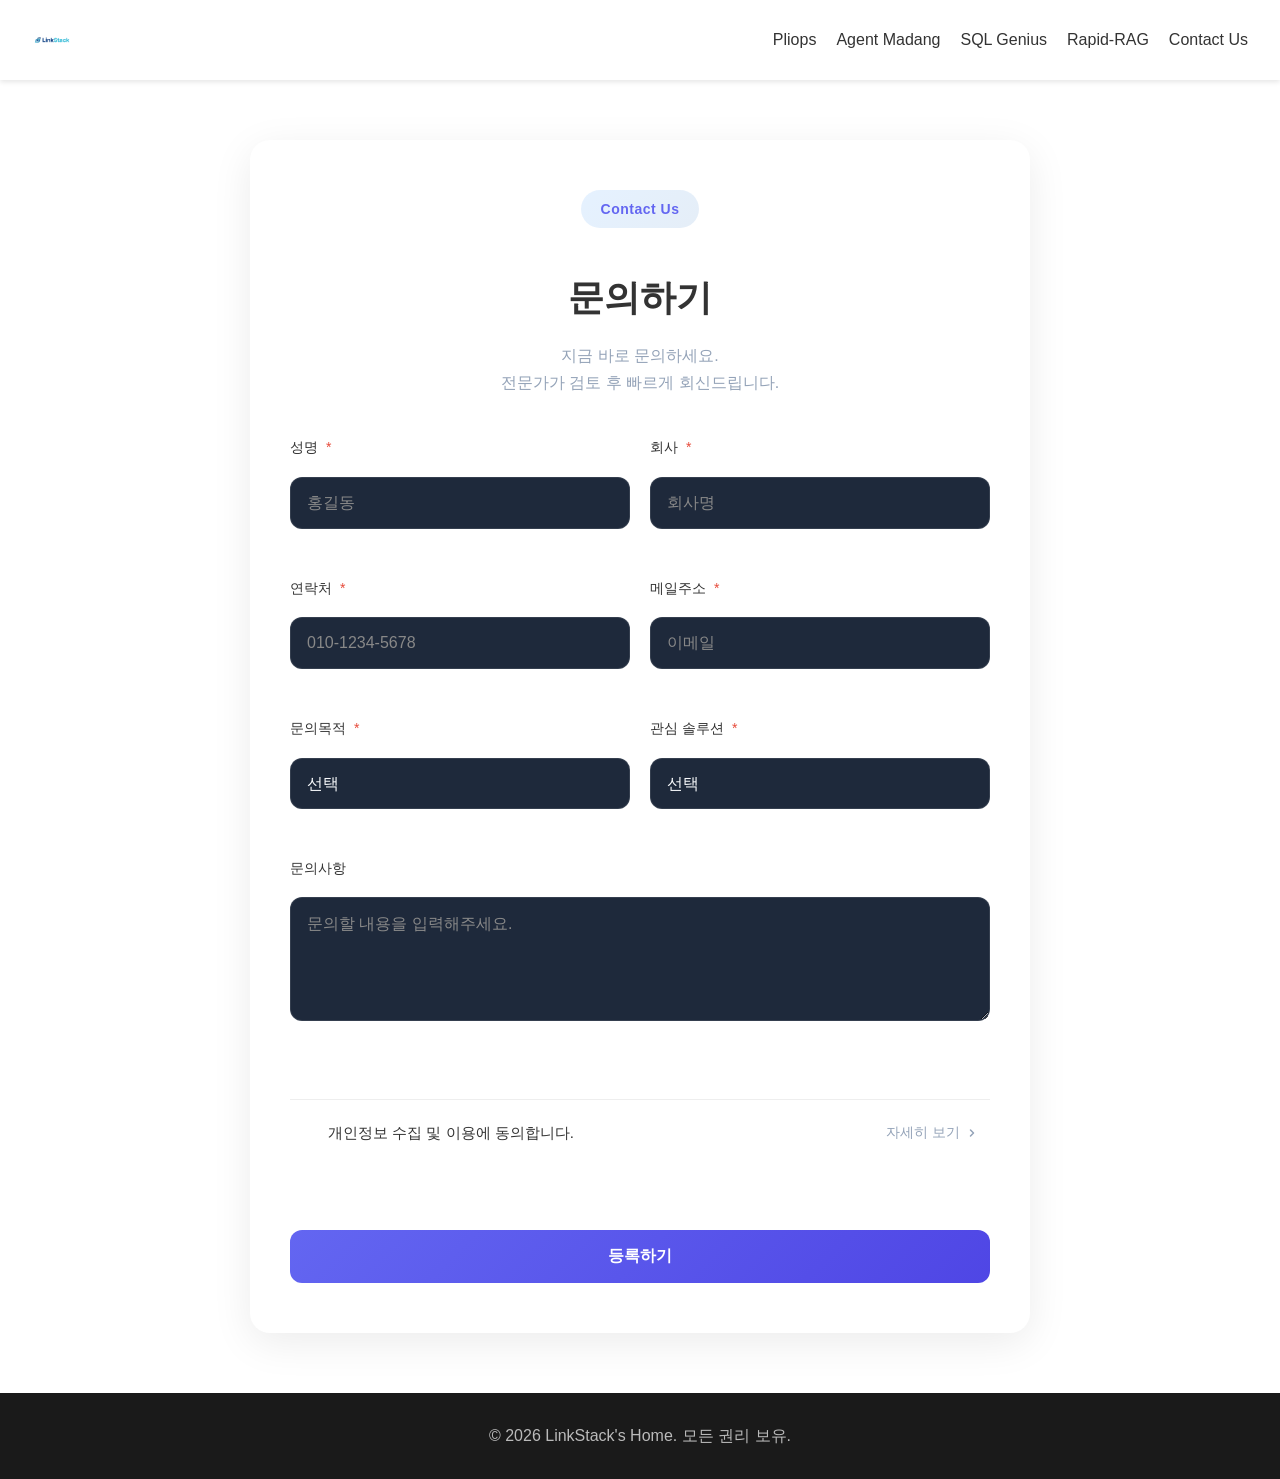
==== commit 28baf32e: "Rebrand homepage as LinkStack Co-authored-by: Copilot <223556219+Copilot@users.noreply.github.com>" ====
--- a/contact-us/index.html
+++ b/contact-us/index.html
@@ -3,7 +3,7 @@
 <head>
   <meta charset="UTF-8">
   <meta name="viewport" content="width=device-width, initial-scale=1">
-  <title>문의하기 - DataSpeak's Home</title>
+  <title>문의하기 - LinkStack's Home</title>
   <meta name="robots" content="max-image-preview:large">
   <link rel="stylesheet" href="/assets/style.css">
   <link rel="stylesheet" href="/assets/rapid-rag.css">
@@ -14,8 +14,7 @@
     <div class="container">
       <div class="logo">
         <a href="/">
-          <img src="/assets/DataSpeak-logo.svg" alt="DataSpeak Logo" class="logo-image">
-          <span class="logo-text">DataSpeak Inc.</span>
+          <img src="/assets/LinkStack_Logo.png" alt="LinkStack Logo" class="logo-image">
         </a>
       </div>
       <nav>
@@ -39,7 +38,7 @@
 
         
 
-        <form action="https://script.google.com/macros/s/AKfycbzlhRwaTeAzugZkTuHLn-S1Se0izehVUpWjMSpUJSiQGJyFQbEHU1BTpWg8Aq9JLTG-/exec" method="post" class="contact-form"><div class="form-row">
+        <form id="contactForm" action="https://script.google.com/macros/s/AKfycbzlhRwaTeAzugZkTuHLn-S1Se0izehVUpWjMSpUJSiQGJyFQbEHU1BTpWg8Aq9JLTG-/exec" method="post" class="contact-form"><div class="form-row">
                 <div class="form-group half">
                     <label for="name">
                         <span class="label-text">성명</span>
@@ -116,7 +115,7 @@
             <div class="privacy-section">
                 <div class="privacy-checkbox-wrapper">
                     <label class="checkbox-label">
-                        <input type="checkbox" id="privacy_agree" name="privacy_agree" value="1" required>
+                        <input type="checkbox" id="privacy_agreed" name="privacy_agreed" value="Y" required>
                         <span class="checkmark"></span>
                         <span class="checkbox-text">개인정보 수집 및 이용에 동의합니다.</span>
                     </label>
@@ -130,7 +129,7 @@
 
                 <div class="privacy-detail" id="privacyDetail">
                     <h3>개인정보 수집·이용에 대한 동의</h3>
-                    <p class="privacy-intro">데이터스피크 주식회사는 고객의 문의를 처리하기 위해 다음과 같이 개인정보를 수집 및 이용하며, 고객의 개인정보를 안전하게 취급하는 데 최선을 다하고 있습니다.</p>
+                    <p class="privacy-intro">링크스택 주식회사는 고객의 문의를 처리하기 위해 다음과 같이 개인정보를 수집 및 이용하며, 고객의 개인정보를 안전하게 취급하는 데 최선을 다하고 있습니다.</p>
                     
                     <table class="privacy-table">
                         <thead>
@@ -174,7 +173,7 @@
 </script>
 <footer>
     <div class="container">
-      <p>&copy; 2026 DataSpeak's Home. 모든 권리 보유.</p>
+      <p>&copy; 2026 LinkStack's Home. 모든 권리 보유.</p>
     </div>
   </footer>
 </body>
--- a/assets/style.css
+++ b/assets/style.css
@@ -1,8 +1,8 @@
 /*
-Theme Name: Dataspeak Theme
-Theme URI: http://dataspeak.co.kr
-Author: Dataspeak
-Description: Custom theme for Dataspeak homepage featuring Lightnin AI, Agent Madang, and SQL Genius.
+Theme Name: LinkStack Theme
+Theme URI: http://linkstack.co.kr
+Author: LinkStack
+Description: Custom theme for LinkStack homepage featuring Lightnin AI, Agent Madang, and SQL Genius.
 Version: 1.0
 */
 
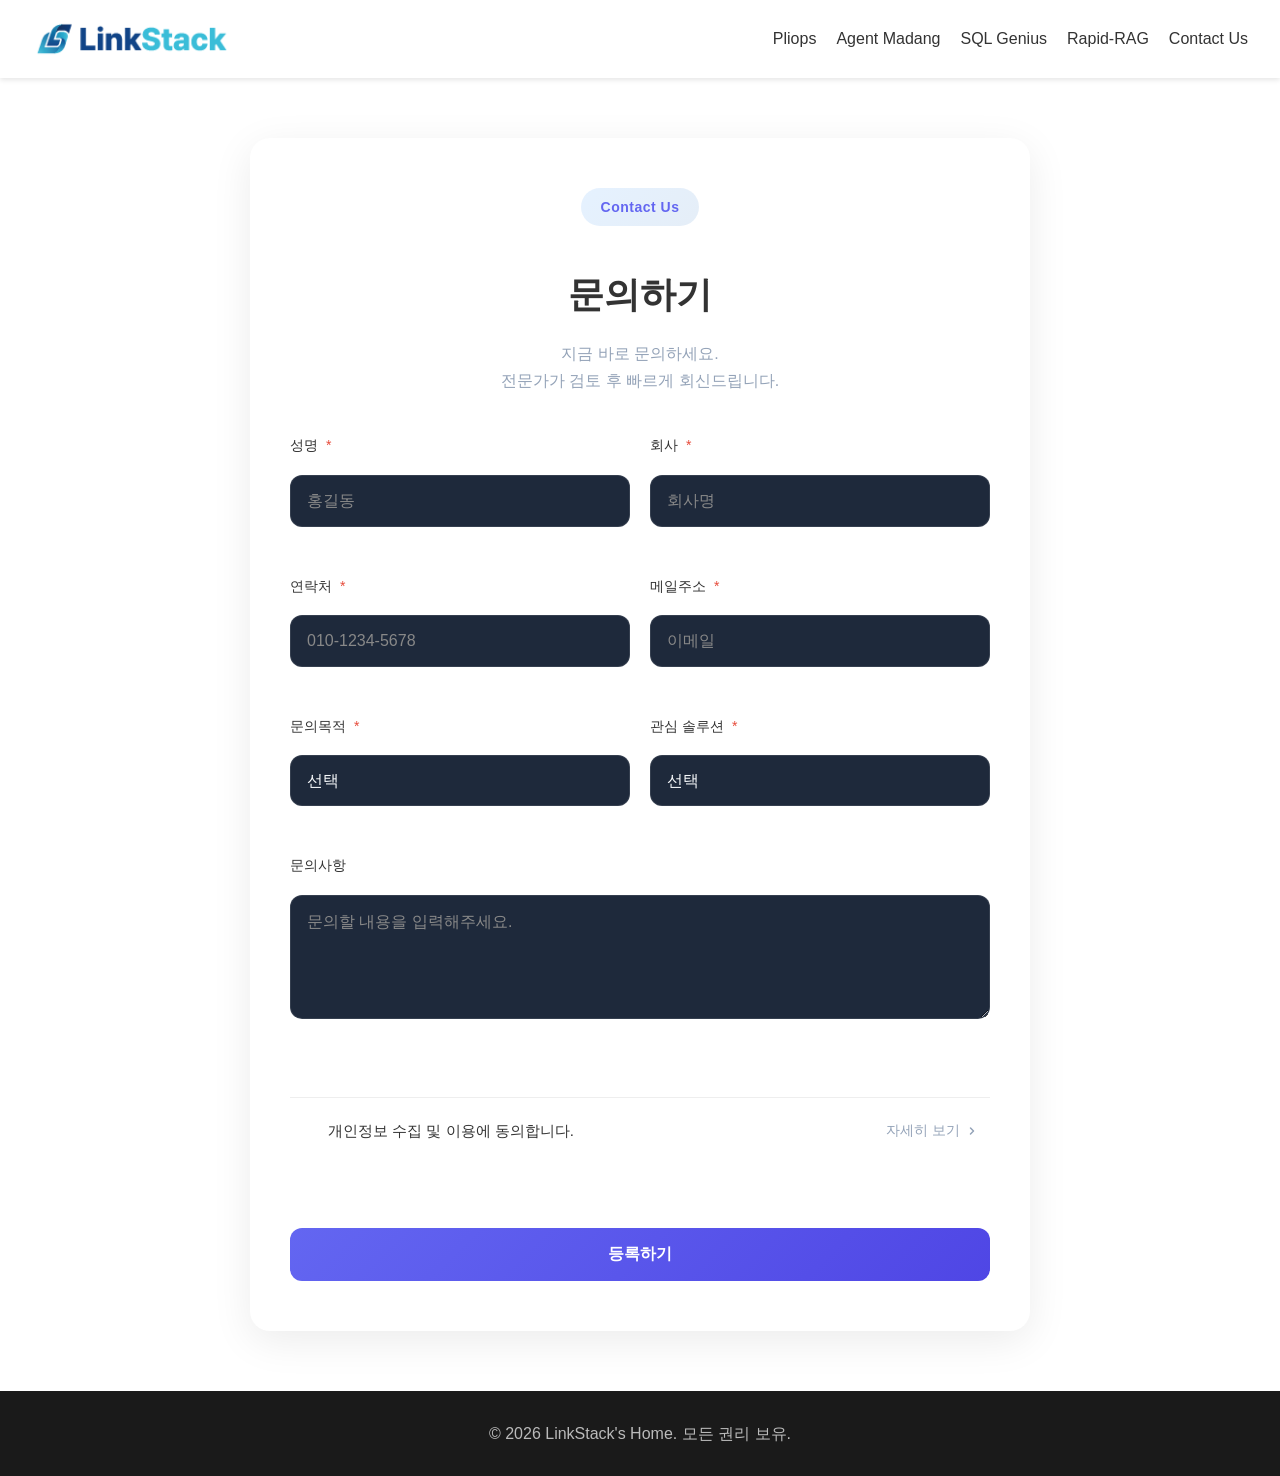
==== commit 4710a2e0: "Enlarge cropped LinkStack header logo Co-authored-by: Copilot <223556219+Copilot@users.noreply.githu" ====
--- a/contact-us/index.html
+++ b/contact-us/index.html
@@ -14,7 +14,7 @@
     <div class="container">
       <div class="logo">
         <a href="/">
-          <img src="/assets/LinkStack_Logo.png" alt="LinkStack Logo" class="logo-image">
+          <img src="/assets/LinkStack_Logo_Cropped.png" alt="LinkStack Logo" class="logo-image">
         </a>
       </div>
       <nav>
--- a/assets/style.css
+++ b/assets/style.css
@@ -74,9 +74,9 @@
 }
 
 .logo-image {
-    height: 40px;
-    width: auto;
-    margin-right: 10px;
+    width: 200px;
+    max-width: 35vw;
+    height: auto;
     vertical-align: middle;
 }
 
